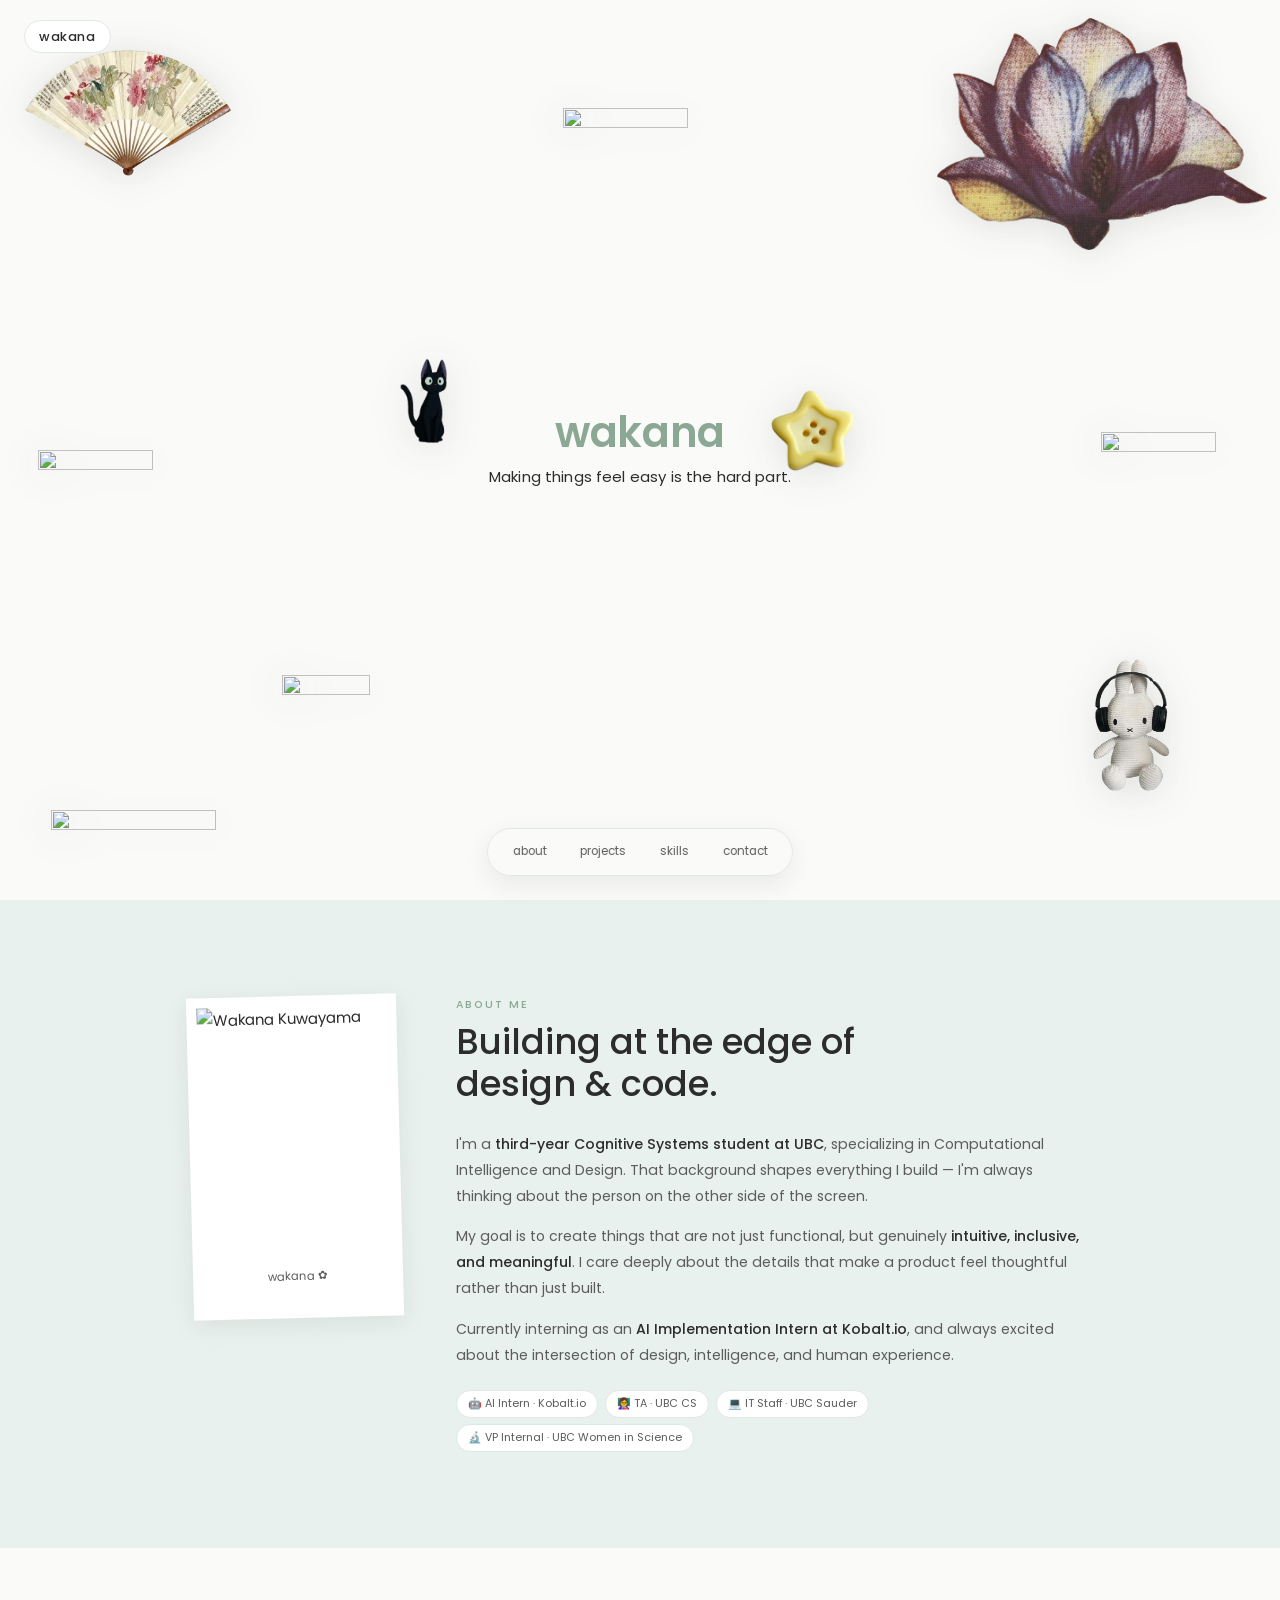
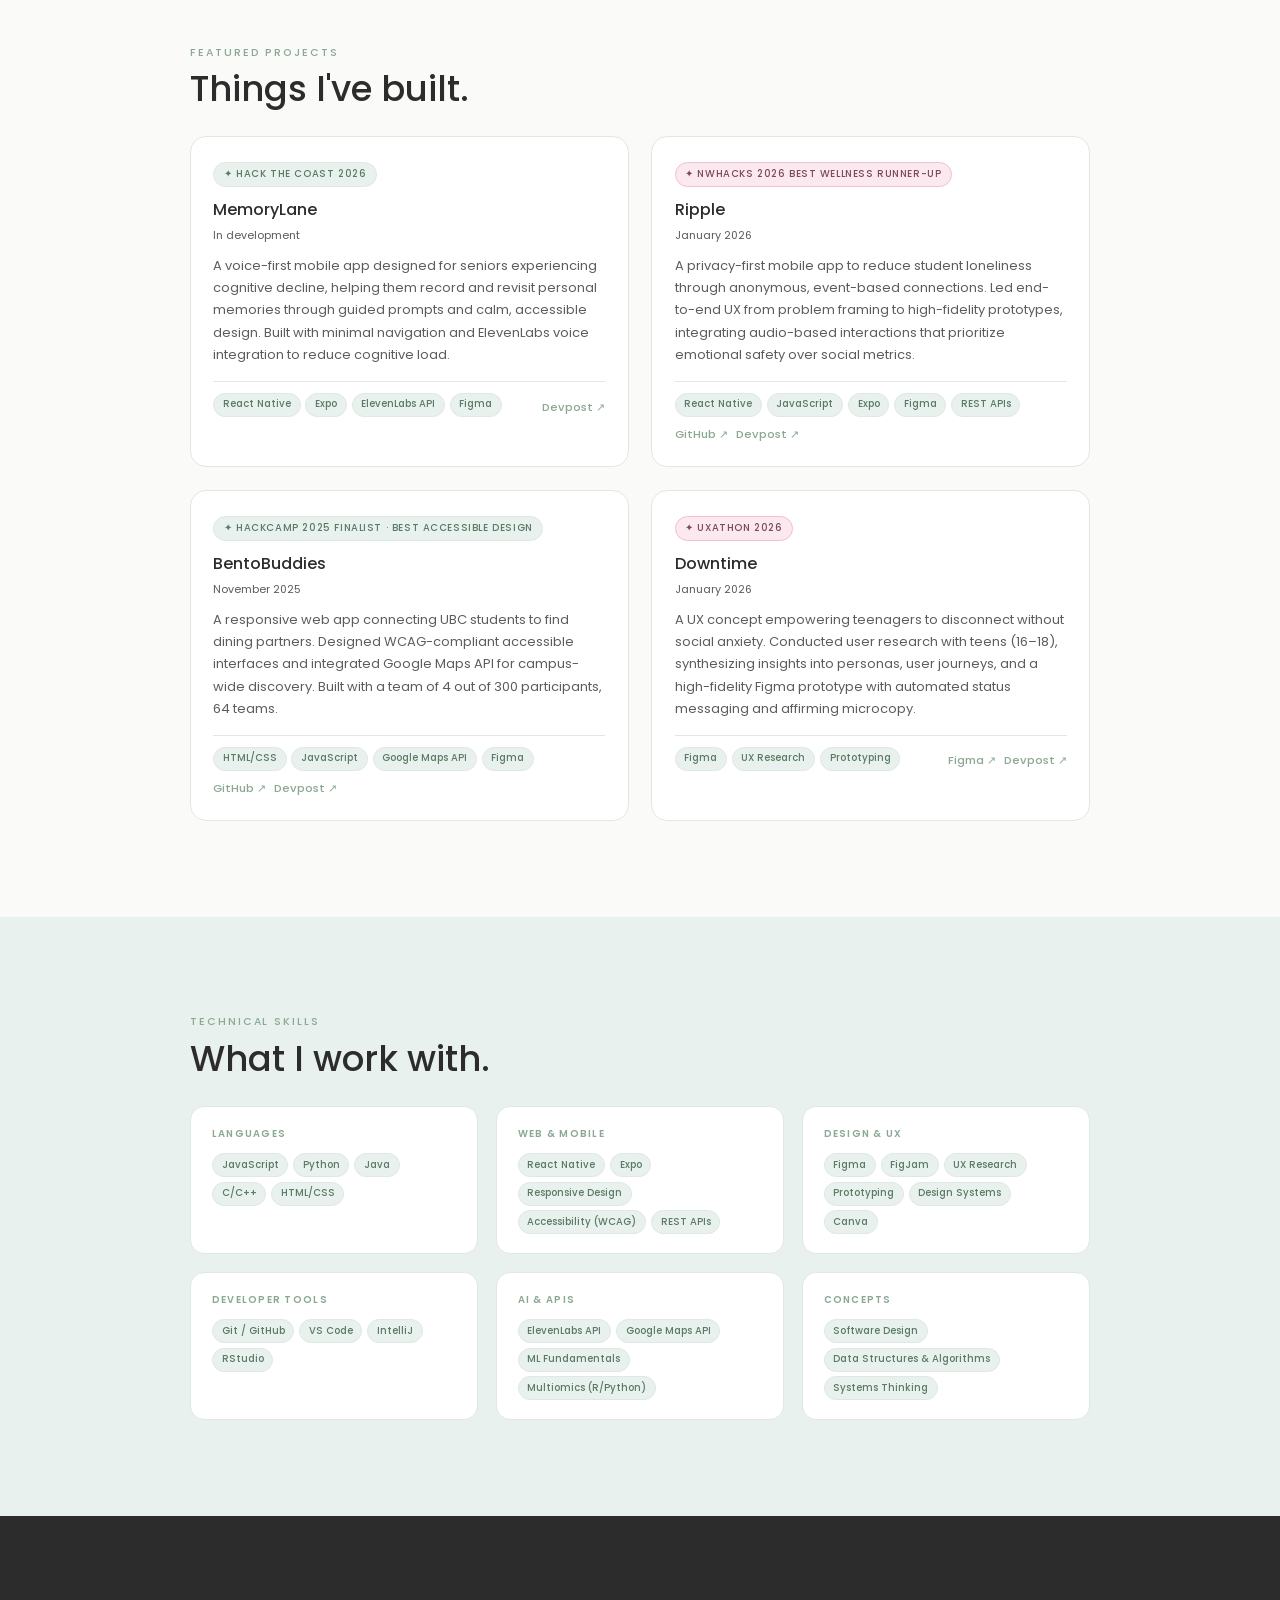
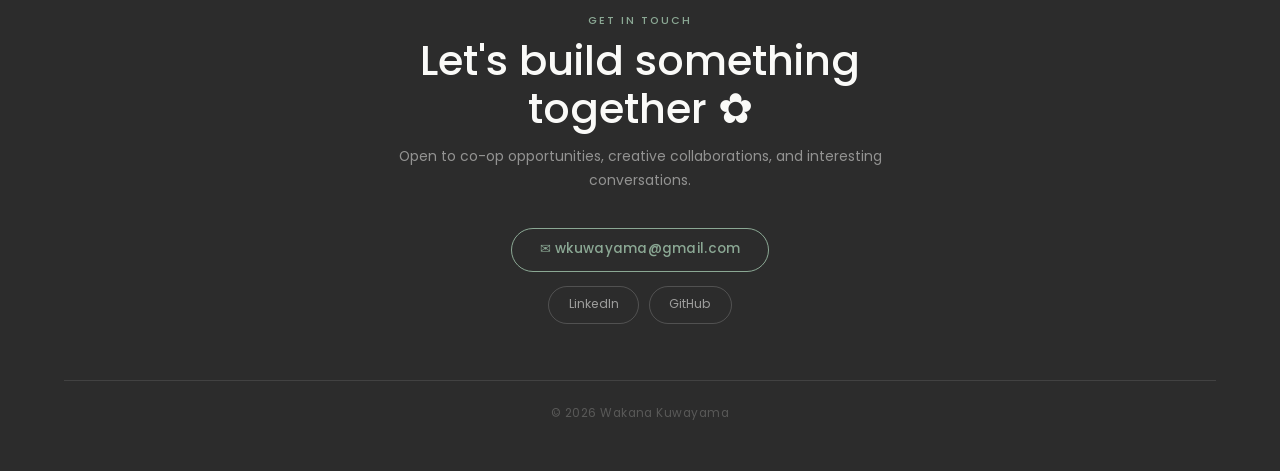
==== index.html @ a22bd3d0 "feat: Figma layout hero — 10 trinkets, entrance+sway, color swap Layout matches Figma mockup: - Fan " ====
<!DOCTYPE html>
<html lang="en">
<head>
  <meta charset="UTF-8"/>
  <meta name="viewport" content="width=device-width, initial-scale=1.0"/>
  <title>Wakana Kuwayama</title>
  <link rel="preconnect" href="https://fonts.googleapis.com">
  <link rel="preconnect" href="https://fonts.gstatic.com" crossorigin>
  <link href="https://fonts.googleapis.com/css2?family=Poppins:wght@300;400;500;600&display=swap" rel="stylesheet">
  <style>
    /* ── Design Tokens ─────────────────────────────────── */
    :root {
      --cream:       #FAFAF8;
      --charcoal:    #2C2C2C;
      --charcoal-soft: #5C5C5C;
      --sage:        #8BA894;
      --sage-pale:   #E8F1ED;
      --sage-dark:   #5A7A64;
      --border:      #E0E8E4;
      --white:       #FFFFFF;
      --shadow-soft: rgba(44, 44, 44, 0.08);
      --shadow-med:  rgba(44, 44, 44, 0.13);
    }

    /* ── Reset ─────────────────────────────────────────── */
    *, *::before, *::after { box-sizing: border-box; margin: 0; padding: 0; }
    html { scroll-behavior: smooth; }
    body {
      font-family: 'Poppins', sans-serif;
      background: var(--cream);
      color: var(--charcoal);
      font-size: 15px;
      line-height: 1.7;
      overflow-x: hidden;
    }
    a { color: inherit; text-decoration: none; }
    img { display: block; max-width: 100%; }

    /* ── Logo badge ────────────────────────────────────── */
    .logo-badge {
      position: fixed;
      top: 1.25rem;
      left: 1.5rem;
      z-index: 200;
      font-size: 0.8rem;
      font-weight: 500;
      color: var(--charcoal);
      background: var(--white);
      border: 1.5px solid var(--border);
      border-radius: 100px;
      padding: 0.3rem 0.9rem;
      letter-spacing: 0.04em;
      transition: background 0.2s;
    }
    .logo-badge:hover { background: var(--sage-pale); }

    /* ── Pill nav ──────────────────────────────────────── */
    .pill-nav {
      position: fixed;
      bottom: 1.5rem;
      left: 50%;
      transform: translateX(-50%);
      display: flex;
      gap: 0.4rem;
      background: rgba(250, 250, 248, 0.92);
      backdrop-filter: blur(14px);
      -webkit-backdrop-filter: blur(14px);
      padding: 0.5rem 0.7rem;
      border-radius: 100px;
      border: 1.5px solid var(--border);
      box-shadow: 0 8px 24px var(--shadow-soft);
      z-index: 200;
    }
    .pill {
      font-size: 0.73rem;
      font-weight: 400;
      color: var(--charcoal-soft);
      padding: 0.32rem 0.85rem;
      border-radius: 100px;
      transition: all 0.2s ease;
      white-space: nowrap;
    }
    .pill:hover { color: var(--charcoal); background: var(--sage-pale); }
    .pill.active { background: var(--sage); color: var(--white); }

    /* ── HERO ──────────────────────────────────────────── */
    .hero {
      position: relative;
      min-height: 100vh;
      display: flex;
      align-items: center;
      justify-content: center;
      background: var(--cream);
      overflow: hidden;
    }
    .hero-center {
      text-align: center;
      z-index: 10;
      position: relative;
    }
    .hero-title {
      font-size: clamp(36px, 5vw, 42px);
      font-weight: 600;
      color: var(--sage);
      letter-spacing: -0.01em;
      line-height: 1.1;
    }
    .hero-subtitle {
      font-size: 15px;
      font-weight: 400;
      color: var(--charcoal);
      letter-spacing: 0.01em;
      margin-top: 0.5rem;
    }

    /* ── Trinkets base ─────────────────────────────────── */
    .trinket {
      position: absolute;
      z-index: 5;
      /* Hidden by default; animations reveal them */
      opacity: 0;
    }
    .trinket img {
      width: 100%;
      height: 100%;
      object-fit: contain;
      filter: drop-shadow(0 4px 18px var(--shadow-med));
      transition: filter 0.3s ease;
    }
    .trinket:hover img {
      filter: drop-shadow(0 8px 28px rgba(139, 168, 148, 0.45));
    }

    /* ── Entrance keyframes ─────────────────────────────── */
    @keyframes enter-from-topleft {
      0%   { opacity: 0; transform: translate(-900px, -500px) scale(0.5) rotate(-15deg); }
      100% { opacity: 1; transform: translate(0, 0) scale(1) rotate(0deg); }
    }
    @keyframes enter-from-topright {
      0%   { opacity: 0; transform: translate(900px, -500px) scale(0.5) rotate(15deg); }
      100% { opacity: 1; transform: translate(0, 0) scale(1) rotate(0deg); }
    }
    @keyframes enter-from-bottomleft {
      0%   { opacity: 0; transform: translate(-900px, 500px) scale(0.5) rotate(-10deg); }
      100% { opacity: 1; transform: translate(0, 0) scale(1) rotate(0deg); }
    }
    @keyframes enter-from-bottomright {
      0%   { opacity: 0; transform: translate(900px, 500px) scale(0.5) rotate(10deg); }
      100% { opacity: 1; transform: translate(0, 0) scale(1) rotate(0deg); }
    }
    @keyframes enter-from-left {
      0%   { opacity: 0; transform: translate(-1100px, 0) scale(0.5); }
      100% { opacity: 1; transform: translate(0, 0) scale(1); }
    }
    @keyframes enter-from-right {
      0%   { opacity: 0; transform: translate(1100px, 0) scale(0.5); }
      100% { opacity: 1; transform: translate(0, 0) scale(1); }
    }
    @keyframes enter-from-top {
      0%   { opacity: 0; transform: translate(0, -700px) scale(0.5); }
      100% { opacity: 1; transform: translate(0, 0) scale(1); }
    }
    @keyframes enter-from-bottom {
      0%   { opacity: 0; transform: translate(0, 700px) scale(0.5); }
      100% { opacity: 1; transform: translate(0, 0) scale(1); }
    }

    /* ── Sway keyframes (desktop: 20–28px) ─────────────── */
    @keyframes sway-1 {
      0%, 100% { transform: translateX(0)      rotate(-1deg);   }
      50%       { transform: translateX(24px)   rotate(1.2deg);  }
    }
    @keyframes sway-2 {
      0%, 100% { transform: translateX(0)      rotate(1.5deg);  }
      50%       { transform: translateX(-26px)  rotate(-1deg);   }
    }
    @keyframes sway-3 {
      0%, 100% { transform: translateX(0)      rotate(-2deg);   }
      50%       { transform: translateX(22px)   rotate(1.8deg);  }
    }
    @keyframes sway-4 {
      0%, 100% { transform: translateX(0)      rotate(0.5deg);  }
      50%       { transform: translateX(-28px)  rotate(-2deg);   }
    }
    @keyframes sway-5 {
      0%, 100% { transform: translateX(0)      rotate(2deg);    }
      50%       { transform: translateX(20px)   rotate(-1deg);   }
    }
    @keyframes sway-6 {
      0%, 100% { transform: translateX(0)      rotate(-1.5deg); }
      50%       { transform: translateX(-24px)  rotate(1deg);    }
    }
    @keyframes sway-7 {
      0%, 100% { transform: translateX(0)      rotate(1deg);    }
      50%       { transform: translateX(26px)   rotate(-2deg);   }
    }
    @keyframes sway-8 {
      0%, 100% { transform: translateX(0)      rotate(-0.5deg); }
      50%       { transform: translateX(-22px)  rotate(1.5deg);  }
    }
    @keyframes sway-9 {
      0%, 100% { transform: translateX(0)      rotate(2deg);    }
      50%       { transform: translateX(28px)   rotate(-1.5deg); }
    }

    /* ── Sway keyframes (10 trinkets) ──────────────────── */
    @keyframes sway-10 {
      0%, 100% { transform: translateX(0)      rotate(-1.2deg); }
      50%       { transform: translateX(-26px)  rotate(0.8deg);  }
    }

    /* ── Trinket positions + two-phase animation ────────── */
    /* Phase 1: entrance (2s, once, forwards fill keeps opacity:1)  */
    /* Phase 2: sway (starts at entrance_delay + 2.1s, loops forever) */

    /* Vintage fan — dominant left, large */
    .t1 {
      width: 230px; top: 4%;    left: 1%;
      animation:
        enter-from-topleft     2s cubic-bezier(0.25,0.46,0.45,0.94) 0s    forwards,
        sway-1                 4.2s ease-in-out                      2.1s  infinite;
    }
    /* Earbuds — middle-left */
    .t2 {
      width: 115px; top: 50%;   left: 3%;
      animation:
        enter-from-left        2s cubic-bezier(0.25,0.46,0.45,0.94) 0.1s  forwards,
        sway-2                 3.8s ease-in-out                      2.2s  infinite;
    }
    /* Lace bow — bottom-left, large */
    .t3 {
      width: 165px; bottom: 7%; left: 4%;
      animation:
        enter-from-bottomleft  2s cubic-bezier(0.25,0.46,0.45,0.94) 0.15s forwards,
        sway-3                 4.5s ease-in-out                      2.25s infinite;
    }
    /* Taiyaki fish — bottom-left-center, small accent */
    .t4 {
      width: 88px;  bottom: 22%; left: 22%;
      animation:
        enter-from-bottom      2s cubic-bezier(0.25,0.46,0.45,0.94) 0.22s forwards,
        sway-4                 3.5s ease-in-out                      2.32s infinite;
    }
    /* Origami crane — top-center */
    .t5 {
      width: 125px; top: 12%;   left: 44%;
      animation:
        enter-from-top         2s cubic-bezier(0.25,0.46,0.45,0.94) 0.08s forwards,
        sway-5                 4.8s ease-in-out                      2.18s infinite;
    }
    /* Fortune cat — center-left of text */
    .t6 {
      width: 145px; top: 36%;   left: 28%;
      animation:
        enter-from-left        2s cubic-bezier(0.25,0.46,0.45,0.94) 0.05s forwards,
        sway-6                 3.9s ease-in-out                      2.15s infinite;
    }
    /* Yellow star button — center-right of text */
    .t7 {
      width: 90px;  top: 43%;   left: 60%;
      animation:
        enter-from-right       2s cubic-bezier(0.25,0.46,0.45,0.94) 0.12s forwards,
        sway-7                 3.6s ease-in-out                      2.22s infinite;
    }
    /* Matcha cup — right-center */
    .t8 {
      width: 115px; top: 48%;   right: 5%;
      animation:
        enter-from-right       2s cubic-bezier(0.25,0.46,0.45,0.94) 0.18s forwards,
        sway-8                 4.3s ease-in-out                      2.28s infinite;
    }
    /* Orchid — DOMINANT, top-right */
    .t9 {
      width: 330px; top: 2%;    right: 1%;
      animation:
        enter-from-topright    2s cubic-bezier(0.25,0.46,0.45,0.94) 0.06s forwards,
        sway-9                 3.7s ease-in-out                      2.16s infinite;
    }
    /* Miffy bunny — large, bottom-right */
    .t10 {
      width: 195px; bottom: 5%; right: 4%;
      animation:
        enter-from-bottomright 2s cubic-bezier(0.25,0.46,0.45,0.94) 0.2s  forwards,
        sway-10                4.6s ease-in-out                      2.3s  infinite;
    }

    /* ── ABOUT ─────────────────────────────────────────── */
    .about { background: var(--sage-pale); padding: 6rem 4rem; }
    .about-inner {
      max-width: 900px;
      margin: 0 auto;
      display: grid;
      grid-template-columns: 210px 1fr;
      gap: 3.5rem;
      align-items: start;
    }

    .section-label {
      display: block;
      font-size: 0.67rem;
      font-weight: 500;
      letter-spacing: 0.18em;
      text-transform: uppercase;
      color: var(--sage);
      margin-bottom: 0.4rem;
    }
    .section-title {
      font-size: clamp(1.6rem, 3vw, 2.2rem);
      font-weight: 500;
      color: var(--charcoal);
      margin-bottom: 1.6rem;
      line-height: 1.2;
    }

    .polaroid {
      background: var(--white);
      padding: 0.65rem 0.65rem 2rem;
      box-shadow: 0 6px 24px var(--shadow-soft);
      transform: rotate(-1.5deg);
    }
    .polaroid img {
      width: 100%;
      aspect-ratio: 3/4;
      object-fit: cover;
      object-position: top center;
      display: block;
    }
    .polaroid-caption {
      text-align: center;
      font-size: 0.72rem;
      color: var(--charcoal-soft);
      margin-top: 0.5rem;
    }

    .about-bio p {
      font-size: 0.88rem;
      color: var(--charcoal-soft);
      line-height: 1.85;
      margin-bottom: 0.9rem;
    }
    .about-bio strong { color: var(--charcoal); font-weight: 500; }

    .about-tags {
      display: flex;
      flex-wrap: wrap;
      gap: 0.4rem;
      margin-top: 1.4rem;
    }
    .about-tag {
      font-size: 0.68rem;
      font-weight: 400;
      padding: 0.22rem 0.7rem;
      border-radius: 100px;
      background: var(--white);
      border: 1.5px solid var(--border);
      color: var(--charcoal-soft);
    }

    /* ── PROJECTS ──────────────────────────────────────── */
    .projects { background: var(--cream); padding: 6rem 4rem; }
    .projects-inner { max-width: 900px; margin: 0 auto; }

    .projects-grid {
      display: grid;
      grid-template-columns: repeat(2, 1fr);
      gap: 1.4rem;
    }
    .project-card {
      background: var(--white);
      border: 1.5px solid var(--border);
      border-radius: 16px;
      padding: 1.4rem;
      transition: transform 0.25s ease, box-shadow 0.25s ease;
    }
    .project-card:hover {
      transform: translateY(-4px);
      box-shadow: 0 10px 30px var(--shadow-soft);
    }
    .project-badge {
      display: inline-block;
      font-size: 0.61rem;
      font-weight: 500;
      letter-spacing: 0.06em;
      text-transform: uppercase;
      color: var(--sage-dark);
      background: var(--sage-pale);
      border: 1px solid var(--border);
      padding: 0.18rem 0.6rem;
      border-radius: 100px;
      margin-bottom: 0.6rem;
    }
    .project-badge.pink {
      color: #7a4a5a;
      background: #fce8ef;
      border-color: #f0c0d0;
    }
    .project-card h3 {
      font-size: 1rem;
      font-weight: 500;
      margin-bottom: 0.2rem;
    }
    .project-date {
      font-size: 0.68rem;
      color: var(--charcoal-soft);
      margin-bottom: 0.6rem;
    }
    .project-desc {
      font-size: 0.81rem;
      color: var(--charcoal-soft);
      line-height: 1.72;
      margin-bottom: 0.9rem;
    }
    .project-footer {
      display: flex;
      align-items: flex-end;
      justify-content: space-between;
      flex-wrap: wrap;
      gap: 0.5rem;
      padding-top: 0.7rem;
      border-top: 1px solid var(--border);
    }
    .tech-tags { display: flex; flex-wrap: wrap; gap: 0.28rem; }
    .tag {
      font-size: 0.61rem;
      font-weight: 500;
      padding: 0.17rem 0.55rem;
      border-radius: 100px;
      background: var(--sage-pale);
      color: var(--sage-dark);
      border: 1px solid var(--border);
    }
    .project-link {
      font-size: 0.71rem;
      font-weight: 500;
      color: var(--sage);
      transition: color 0.2s;
      white-space: nowrap;
    }
    .project-link:hover { color: var(--sage-dark); }
    .project-links { display: flex; gap: 0.5rem; }

    /* ── SKILLS ────────────────────────────────────────── */
    .skills { background: var(--sage-pale); padding: 6rem 4rem; }
    .skills-inner { max-width: 900px; margin: 0 auto; }

    .skills-grid {
      display: grid;
      grid-template-columns: repeat(3, 1fr);
      gap: 1.1rem;
    }
    .skill-envelope {
      background: var(--white);
      border: 1.5px solid var(--border);
      border-radius: 14px;
      padding: 1.2rem 1.3rem;
    }
    .skill-envelope h4 {
      font-size: 0.61rem;
      font-weight: 600;
      letter-spacing: 0.13em;
      text-transform: uppercase;
      color: var(--sage);
      margin-bottom: 0.65rem;
    }
    .skill-tags { display: flex; flex-wrap: wrap; gap: 0.28rem; }

    /* ── CONTACT ───────────────────────────────────────── */
    .contact {
      background: var(--charcoal);
      color: var(--cream);
      text-align: center;
      padding: 6rem 4rem 3rem;
    }
    .contact-inner { max-width: 540px; margin: 0 auto; }
    .contact-heading {
      font-size: clamp(1.8rem, 3.5vw, 2.6rem);
      font-weight: 500;
      color: var(--cream);
      line-height: 1.15;
      margin-bottom: 0.8rem;
    }
    .contact-sub {
      font-size: 0.87rem;
      color: rgba(250, 250, 248, 0.5);
      margin-bottom: 2.2rem;
      line-height: 1.7;
    }
    .contact-links { display: flex; flex-direction: column; align-items: center; gap: 0.9rem; }
    .stamp-btn {
      display: inline-block;
      font-size: 0.84rem;
      font-weight: 500;
      color: var(--sage);
      border: 1.5px solid var(--sage);
      border-radius: 100px;
      padding: 0.6rem 1.7rem;
      transition: all 0.2s ease;
      letter-spacing: 0.02em;
    }
    .stamp-btn:hover {
      background: var(--sage);
      color: var(--charcoal);
      transform: translateY(-2px);
    }
    .contact-pills { display: flex; gap: 0.65rem; }
    .btn-outline-light {
      font-size: 0.77rem;
      font-weight: 400;
      color: rgba(250, 250, 248, 0.55);
      border: 1.5px solid rgba(250, 250, 248, 0.18);
      padding: 0.45rem 1.2rem;
      border-radius: 100px;
      transition: all 0.2s ease;
    }
    .btn-outline-light:hover {
      color: var(--cream);
      border-color: var(--sage);
      background: rgba(139, 168, 148, 0.12);
      transform: translateY(-2px);
    }
    .footer {
      margin-top: 3.5rem;
      padding-top: 1.4rem;
      border-top: 1px solid rgba(250, 250, 248, 0.1);
      font-size: 0.74rem;
      color: rgba(250, 250, 248, 0.22);
      letter-spacing: 0.04em;
    }

    /* ── Scroll Reveal ─────────────────────────────────── */
    .reveal {
      opacity: 0;
      transform: translateY(22px);
      transition: opacity 0.65s ease, transform 0.65s ease;
    }
    .reveal.visible { opacity: 1; transform: translateY(0); }

    /* ── Mobile ────────────────────────────────────────── */
    @media (max-width: 900px) {
      section { padding: 5rem 2rem; }
      .about-inner { grid-template-columns: 1fr; gap: 2rem; }
      .projects-grid { grid-template-columns: 1fr; }
      .skills-grid { grid-template-columns: repeat(2, 1fr); }
      .pill-nav { bottom: 1rem; padding: 0.4rem 0.55rem; }
      .pill { font-size: 0.68rem; padding: 0.27rem 0.7rem; }

      /* Trinkets — scale proportionally on tablet */
      .t1  { width: 140px; }
      .t2  { width: 72px;  }
      .t3  { width: 100px; }
      .t4  { width: 56px;  }
      .t5  { width: 78px;  }
      .t6  { width: 90px;  }
      .t7  { width: 56px;  }
      .t8  { width: 72px;  }
      .t9  { width: 200px; }
      .t10 { width: 120px; }
    }

    /* Mobile sway — reduced amplitude (~12px) */
    @media (max-width: 768px) {
      @keyframes sway-1  { 0%,100%{transform:translateX(0)    rotate(-0.8deg)} 50%{transform:translateX(12px)  rotate(0.8deg) } }
      @keyframes sway-2  { 0%,100%{transform:translateX(0)    rotate(0.8deg) } 50%{transform:translateX(-13px) rotate(-0.7deg)} }
      @keyframes sway-3  { 0%,100%{transform:translateX(0)    rotate(-1.2deg)} 50%{transform:translateX(11px)  rotate(1.1deg) } }
      @keyframes sway-4  { 0%,100%{transform:translateX(0)    rotate(0.4deg) } 50%{transform:translateX(-14px) rotate(-1.2deg)} }
      @keyframes sway-5  { 0%,100%{transform:translateX(0)    rotate(1.2deg) } 50%{transform:translateX(12px)  rotate(-0.7deg)} }
      @keyframes sway-6  { 0%,100%{transform:translateX(0)    rotate(-1deg)  } 50%{transform:translateX(-11px) rotate(0.7deg) } }
      @keyframes sway-7  { 0%,100%{transform:translateX(0)    rotate(0.7deg) } 50%{transform:translateX(13px)  rotate(-1.2deg)} }
      @keyframes sway-8  { 0%,100%{transform:translateX(0)    rotate(-0.4deg)} 50%{transform:translateX(-11px) rotate(0.9deg) } }
      @keyframes sway-9  { 0%,100%{transform:translateX(0)    rotate(1.2deg) } 50%{transform:translateX(14px)  rotate(-1deg)  } }
      @keyframes sway-10 { 0%,100%{transform:translateX(0)    rotate(-0.9deg)} 50%{transform:translateX(-13px) rotate(0.7deg) } }
    }

    @media (max-width: 540px) {
      .hero-title    { font-size: 30px; }
      .hero-subtitle { font-size: 13px; }
      .skills-grid   { grid-template-columns: 1fr; }
      .contact-pills { flex-direction: column; align-items: center; }

      /* Keep main statement pieces, hide mid crowders */
      .t1  { width: 110px; top: 4%;    left: 0%; }
      .t2  { display: none; }
      .t3  { width: 90px;  bottom: 8%; left: 2%; }
      .t4  { display: none; }
      .t5  { width: 65px;  top: 14%;  left: 40%; }
      .t6  { width: 70px;  top: 40%;  left: 20%; }
      .t7  { width: 50px;  top: 44%;  left: 62%; }
      .t8  { display: none; }
      .t9  { width: 160px; top: 2%;   right: 0%; }
      .t10 { width: 100px; bottom: 5%; right: 2%; }
    }
  </style>
</head>
<body>

<!-- Logo badge -->
<a class="logo-badge" href="#home">wakana</a>

<!-- Pill nav -->
<nav class="pill-nav" id="pill-nav">
  <a class="pill" href="#about"    data-section="about">about</a>
  <a class="pill" href="#projects" data-section="projects">projects</a>
  <a class="pill" href="#skills"   data-section="skills">skills</a>
  <a class="pill" href="#contact"  data-section="contact">contact</a>
</nav>

<!-- ─── HERO ────────────────────────────────────────────── -->
<section class="hero" id="home">

  <div class="trinket t1"><img src="assets/trinkets/fan.png"     alt=""></div>
  <div class="trinket t2"><img src="assets/trinkets/earbuds.png" alt=""></div>
  <div class="trinket t3"><img src="assets/trinkets/bow.png"     alt=""></div>
  <div class="trinket t4"><img src="assets/trinkets/fish.png"    alt=""></div>
  <div class="trinket t5"><img src="assets/trinkets/crane.png"   alt=""></div>
  <div class="trinket t6"><img src="assets/trinkets/cat.png"     alt=""></div>
  <div class="trinket t7"><img src="assets/trinkets/star.png"    alt=""></div>
  <div class="trinket t8"><img src="assets/trinkets/matcha.png"  alt=""></div>
  <div class="trinket t9"><img src="assets/trinkets/orchid.png"  alt=""></div>
  <div class="trinket t10"><img src="assets/trinkets/miffy.png"  alt=""></div>

  <div class="hero-center">
    <h1 class="hero-title">wakana</h1>
    <p class="hero-subtitle">Making things feel easy is the hard part.</p>
  </div>

</section>

<!-- ─── ABOUT ───────────────────────────────────────────── -->
<section class="about" id="about">
  <div class="about-inner">

    <div>
      <div class="polaroid">
        <img src="assets/photo.jpg" alt="Wakana Kuwayama">
        <p class="polaroid-caption">wakana ✿</p>
      </div>
    </div>

    <div class="about-bio">
      <span class="section-label">About me</span>
      <h2 class="section-title reveal">Building at the edge of<br>design &amp; code.</h2>
      <p class="reveal">I'm a <strong>third-year Cognitive Systems student at UBC</strong>, specializing in Computational Intelligence and Design. That background shapes everything I build — I'm always thinking about the person on the other side of the screen.</p>
      <p class="reveal">My goal is to create things that are not just functional, but genuinely <strong>intuitive, inclusive, and meaningful</strong>. I care deeply about the details that make a product feel thoughtful rather than just built.</p>
      <p class="reveal">Currently interning as an <strong>AI Implementation Intern at Kobalt.io</strong>, and always excited about the intersection of design, intelligence, and human experience.</p>
      <div class="about-tags reveal">
        <span class="about-tag">🤖 AI Intern · Kobalt.io</span>
        <span class="about-tag">👩‍🏫 TA · UBC CS</span>
        <span class="about-tag">💻 IT Staff · UBC Sauder</span>
        <span class="about-tag">🔬 VP Internal · UBC Women in Science</span>
      </div>
    </div>

  </div>
</section>

<!-- ─── PROJECTS ─────────────────────────────────────────── -->
<section class="projects" id="projects">
  <div class="projects-inner">
    <span class="section-label">Featured Projects</span>
    <h2 class="section-title">Things I've built.</h2>

    <div class="projects-grid reveal">

      <article class="project-card">
        <span class="project-badge">✦ Hack the Coast 2026</span>
        <h3>MemoryLane</h3>
        <p class="project-date">In development</p>
        <p class="project-desc">A voice-first mobile app designed for seniors experiencing cognitive decline, helping them record and revisit personal memories through guided prompts and calm, accessible design. Built with minimal navigation and ElevenLabs voice integration to reduce cognitive load.</p>
        <div class="project-footer">
          <div class="tech-tags">
            <span class="tag">React Native</span>
            <span class="tag">Expo</span>
            <span class="tag">ElevenLabs API</span>
            <span class="tag">Figma</span>
          </div>
          <a href="https://devpost.com/software/memorylane-kig729" target="_blank" class="project-link">Devpost ↗</a>
        </div>
      </article>

      <article class="project-card">
        <span class="project-badge pink">✦ nwHacks 2026 Best Wellness Runner-up</span>
        <h3>Ripple</h3>
        <p class="project-date">January 2026</p>
        <p class="project-desc">A privacy-first mobile app to reduce student loneliness through anonymous, event-based connections. Led end-to-end UX from problem framing to high-fidelity prototypes, integrating audio-based interactions that prioritize emotional safety over social metrics.</p>
        <div class="project-footer">
          <div class="tech-tags">
            <span class="tag">React Native</span>
            <span class="tag">JavaScript</span>
            <span class="tag">Expo</span>
            <span class="tag">Figma</span>
            <span class="tag">REST APIs</span>
          </div>
          <div class="project-links">
            <a href="https://github.com/wakana-k98" target="_blank" class="project-link">GitHub ↗</a>
            <a href="https://devpost.com/software/wellnest-86zhuv" target="_blank" class="project-link">Devpost ↗</a>
          </div>
        </div>
      </article>

      <article class="project-card">
        <span class="project-badge">✦ HackCamp 2025 Finalist · Best Accessible Design</span>
        <h3>BentoBuddies</h3>
        <p class="project-date">November 2025</p>
        <p class="project-desc">A responsive web app connecting UBC students to find dining partners. Designed WCAG-compliant accessible interfaces and integrated Google Maps API for campus-wide discovery. Built with a team of 4 out of 300 participants, 64 teams.</p>
        <div class="project-footer">
          <div class="tech-tags">
            <span class="tag">HTML/CSS</span>
            <span class="tag">JavaScript</span>
            <span class="tag">Google Maps API</span>
            <span class="tag">Figma</span>
          </div>
          <div class="project-links">
            <a href="https://github.com/wakana-k98" target="_blank" class="project-link">GitHub ↗</a>
            <a href="https://devpost.com/software/food-buddy-finder" target="_blank" class="project-link">Devpost ↗</a>
          </div>
        </div>
      </article>

      <article class="project-card">
        <span class="project-badge pink">✦ UXathon 2026</span>
        <h3>Downtime</h3>
        <p class="project-date">January 2026</p>
        <p class="project-desc">A UX concept empowering teenagers to disconnect without social anxiety. Conducted user research with teens (16–18), synthesizing insights into personas, user journeys, and a high-fidelity Figma prototype with automated status messaging and affirming microcopy.</p>
        <div class="project-footer">
          <div class="tech-tags">
            <span class="tag">Figma</span>
            <span class="tag">UX Research</span>
            <span class="tag">Prototyping</span>
          </div>
          <div class="project-links">
            <a href="https://devpost.com/software/downtime-3nepfm" target="_blank" class="project-link">Figma ↗</a>
            <a href="https://devpost.com/software/downtime-3nepfm" target="_blank" class="project-link">Devpost ↗</a>
          </div>
        </div>
      </article>

    </div>
  </div>
</section>

<!-- ─── SKILLS ───────────────────────────────────────────── -->
<section class="skills" id="skills">
  <div class="skills-inner">
    <span class="section-label">Technical Skills</span>
    <h2 class="section-title">What I work with.</h2>

    <div class="skills-grid reveal">
      <div class="skill-envelope">
        <h4>Languages</h4>
        <div class="skill-tags">
          <span class="tag">JavaScript</span>
          <span class="tag">Python</span>
          <span class="tag">Java</span>
          <span class="tag">C/C++</span>
          <span class="tag">HTML/CSS</span>
        </div>
      </div>
      <div class="skill-envelope">
        <h4>Web &amp; Mobile</h4>
        <div class="skill-tags">
          <span class="tag">React Native</span>
          <span class="tag">Expo</span>
          <span class="tag">Responsive Design</span>
          <span class="tag">Accessibility (WCAG)</span>
          <span class="tag">REST APIs</span>
        </div>
      </div>
      <div class="skill-envelope">
        <h4>Design &amp; UX</h4>
        <div class="skill-tags">
          <span class="tag">Figma</span>
          <span class="tag">FigJam</span>
          <span class="tag">UX Research</span>
          <span class="tag">Prototyping</span>
          <span class="tag">Design Systems</span>
          <span class="tag">Canva</span>
        </div>
      </div>
      <div class="skill-envelope">
        <h4>Developer Tools</h4>
        <div class="skill-tags">
          <span class="tag">Git / GitHub</span>
          <span class="tag">VS Code</span>
          <span class="tag">IntelliJ</span>
          <span class="tag">RStudio</span>
        </div>
      </div>
      <div class="skill-envelope">
        <h4>AI &amp; APIs</h4>
        <div class="skill-tags">
          <span class="tag">ElevenLabs API</span>
          <span class="tag">Google Maps API</span>
          <span class="tag">ML Fundamentals</span>
          <span class="tag">Multiomics (R/Python)</span>
        </div>
      </div>
      <div class="skill-envelope">
        <h4>Concepts</h4>
        <div class="skill-tags">
          <span class="tag">Software Design</span>
          <span class="tag">Data Structures &amp; Algorithms</span>
          <span class="tag">Systems Thinking</span>
        </div>
      </div>
    </div>
  </div>
</section>

<!-- ─── CONTACT ──────────────────────────────────────────── -->
<section class="contact" id="contact">
  <div class="contact-inner">
    <span class="section-label" style="color:var(--sage)">Get in touch</span>
    <h2 class="contact-heading reveal">Let's build something<br>together ✿</h2>
    <p class="contact-sub reveal">Open to co-op opportunities, creative collaborations, and interesting conversations.</p>
    <div class="contact-links reveal">
      <a href="mailto:wkuwayama@gmail.com" class="stamp-btn">✉ wkuwayama@gmail.com</a>
      <div class="contact-pills">
        <a href="https://www.linkedin.com/in/wakana-k/" target="_blank" class="btn-outline-light">LinkedIn</a>
        <a href="https://github.com/wakana-k98" target="_blank" class="btn-outline-light">GitHub</a>
      </div>
    </div>
  </div>
  <footer class="footer">
    <p>© 2026 Wakana Kuwayama</p>
  </footer>
</section>

<script>
  // Active pill on scroll
  const sections = document.querySelectorAll('section[id]');
  const pills    = document.querySelectorAll('.pill[data-section]');
  const navObs   = new IntersectionObserver((entries) => {
    entries.forEach(entry => {
      if (entry.isIntersecting) {
        pills.forEach(p => p.classList.remove('active'));
        const active = document.querySelector(`.pill[data-section="${entry.target.id}"]`);
        if (active) active.classList.add('active');
      }
    });
  }, { threshold: 0.4 });
  sections.forEach(s => navObs.observe(s));

  // Scroll reveal
  const reveals    = document.querySelectorAll('.reveal');
  const revealObs  = new IntersectionObserver((entries) => {
    entries.forEach(entry => {
      if (entry.isIntersecting) {
        entry.target.classList.add('visible');
        revealObs.unobserve(entry.target);
      }
    });
  }, { threshold: 0.15 });
  reveals.forEach(el => revealObs.observe(el));
</script>
</body>
</html>
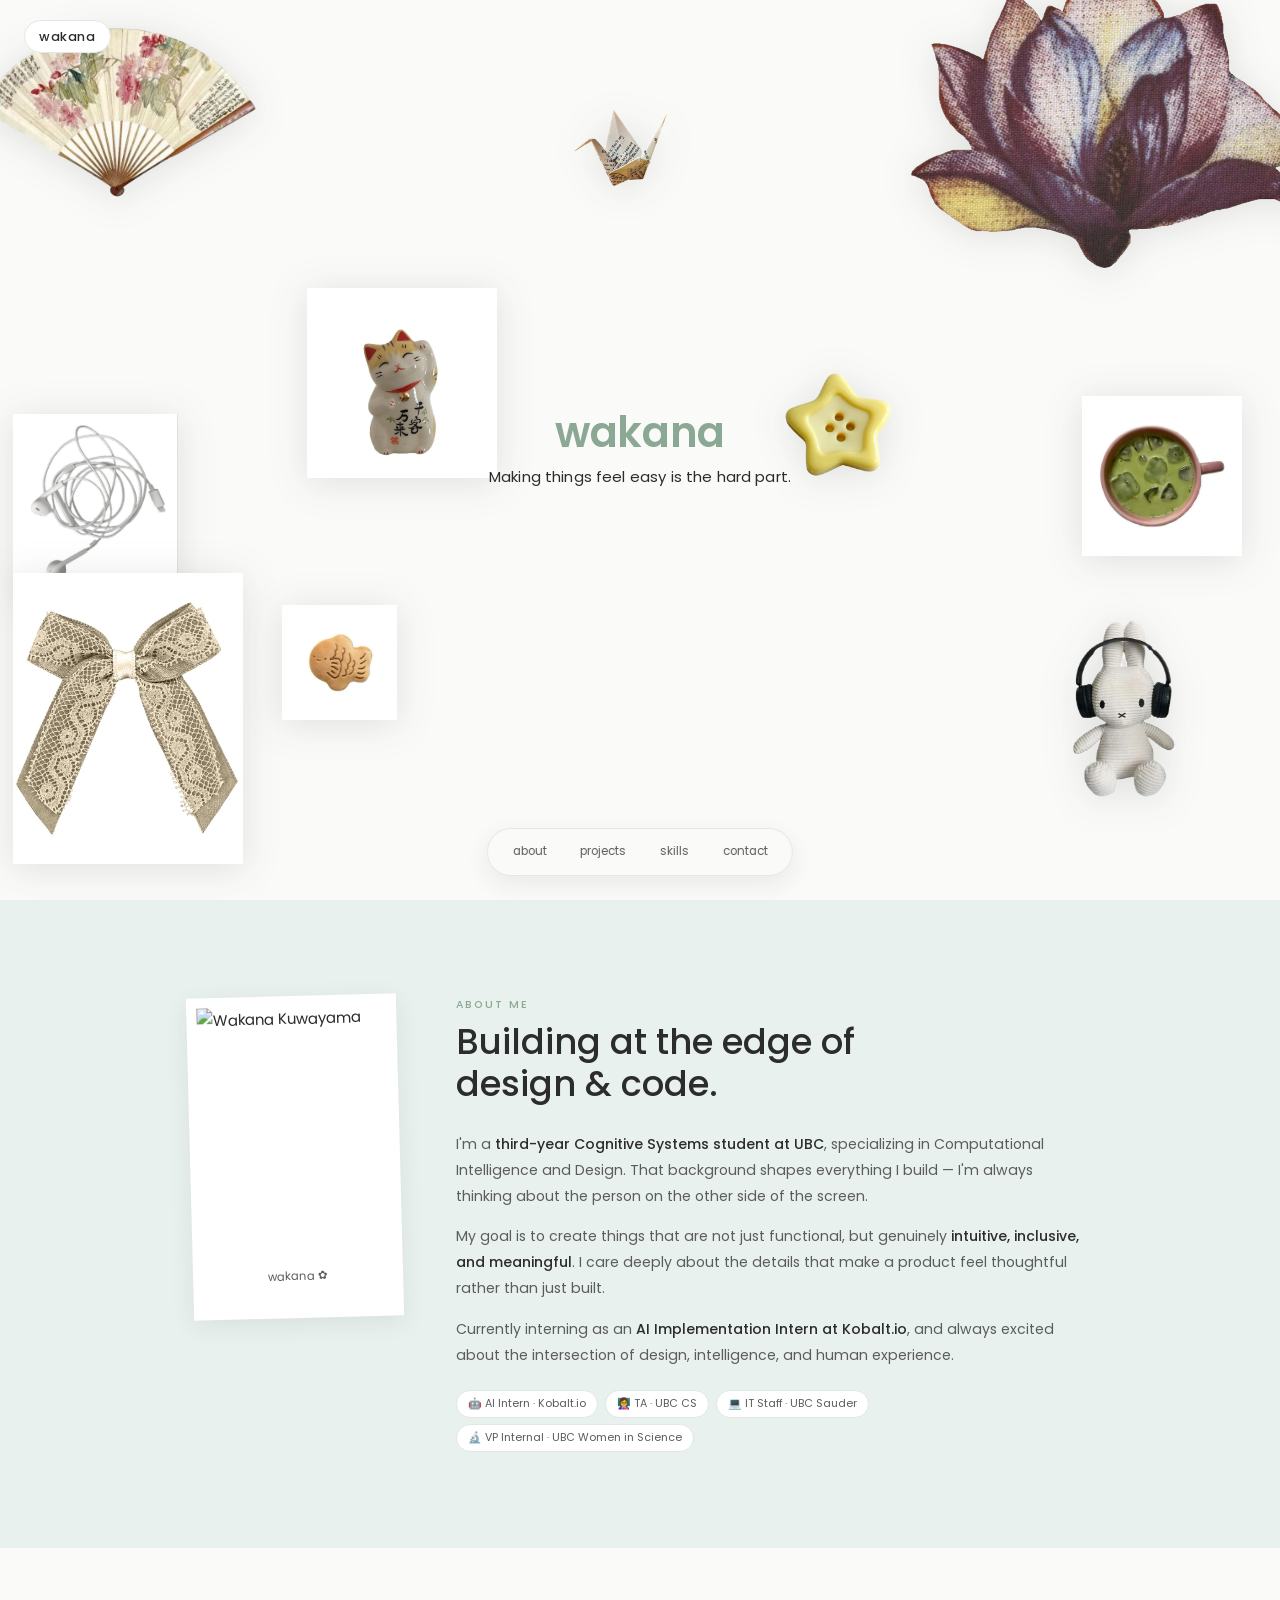
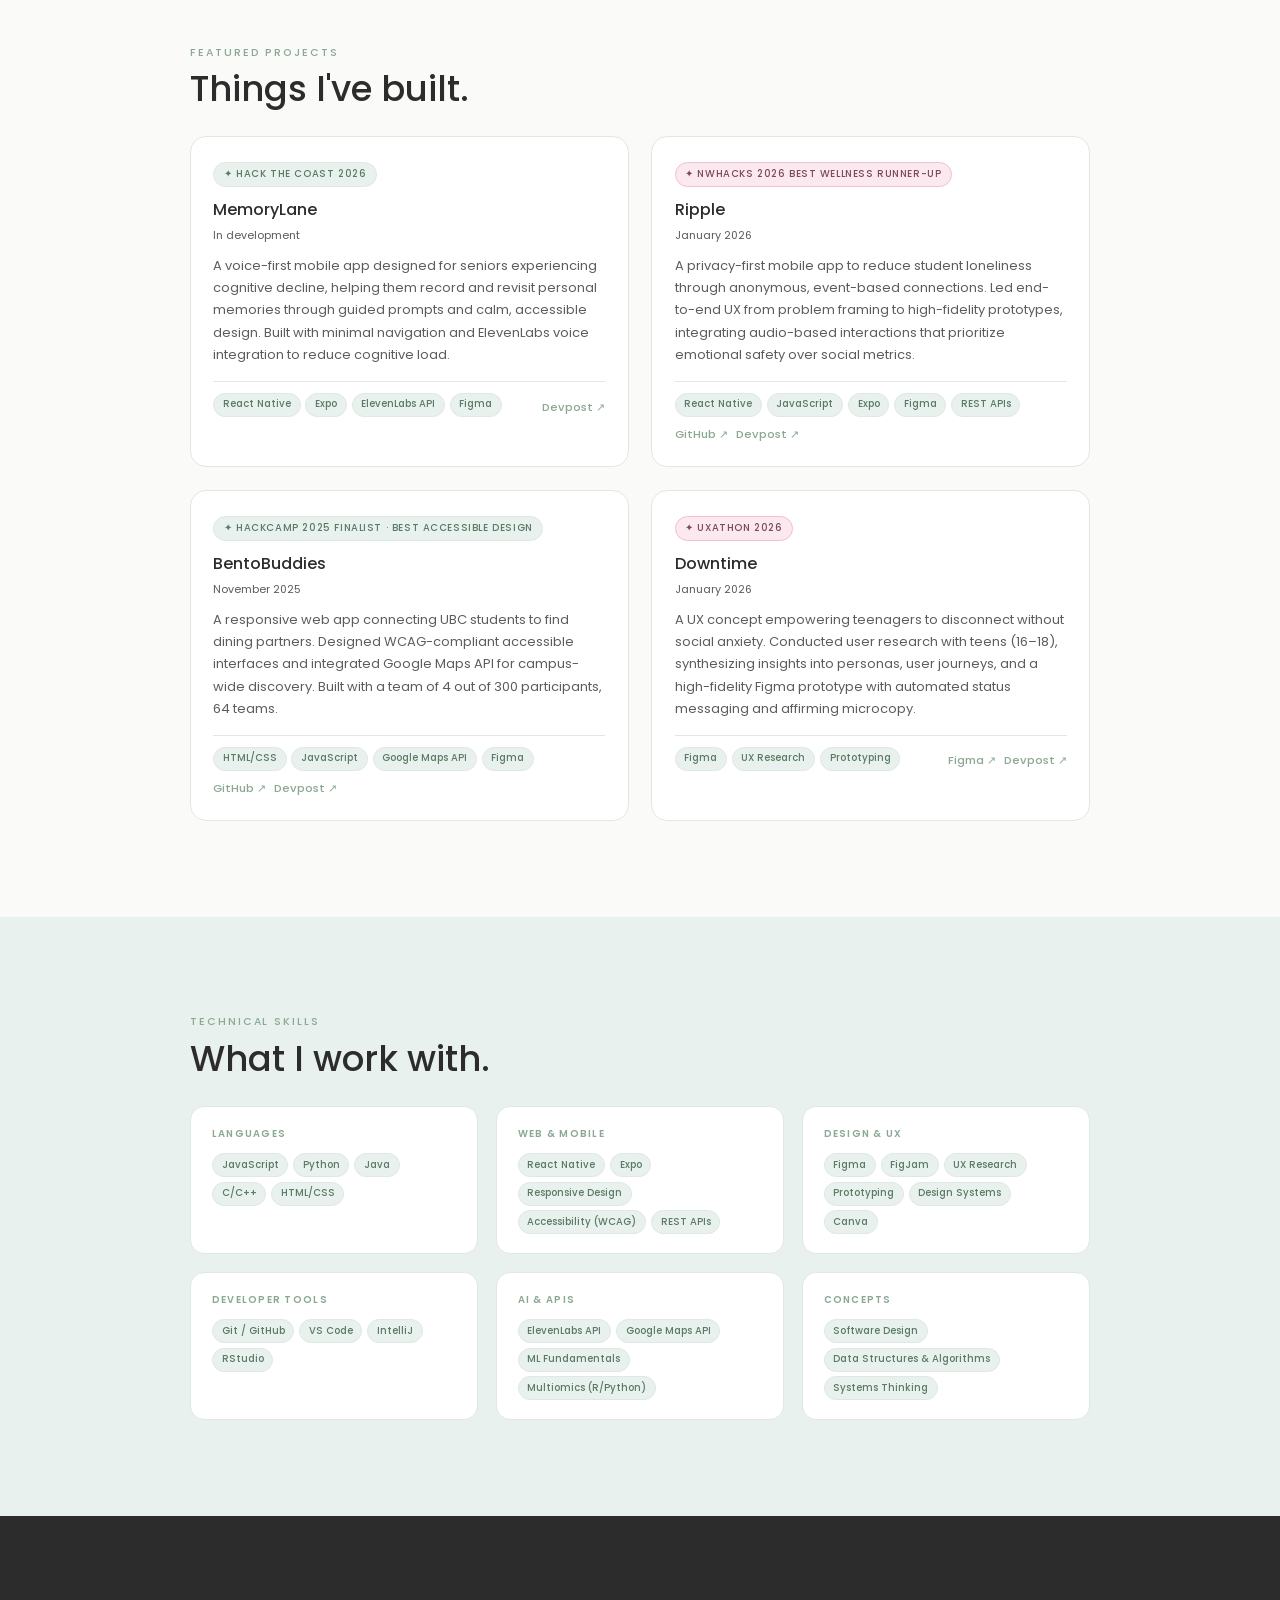
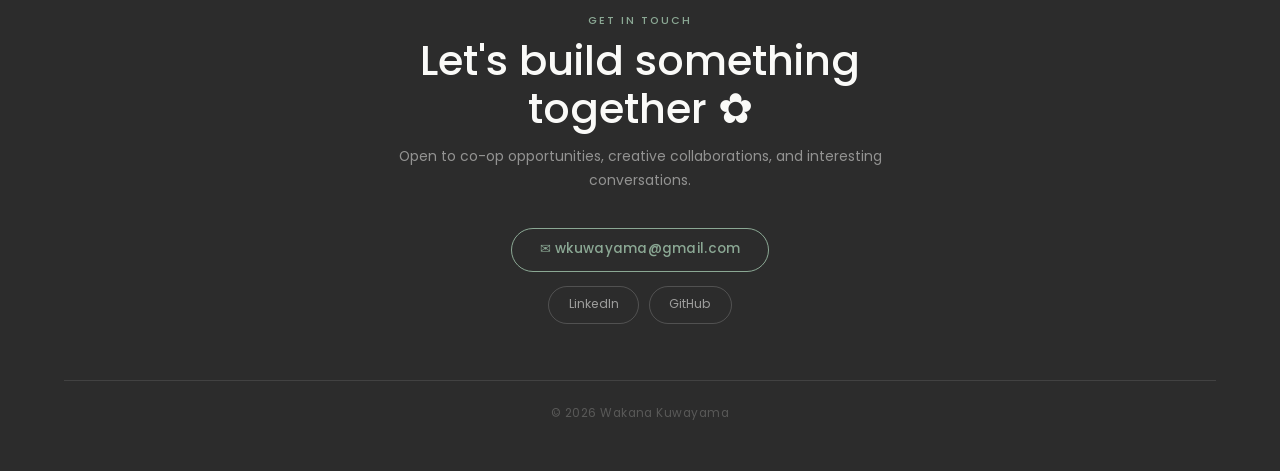
==== commit 3c6e330b: "feat: replace 6 trinkets with better quality images, increase sizes New images: cat, bow, fish (taiy" ====
--- a/index.html
+++ b/index.html
@@ -213,72 +213,72 @@
     /* Phase 1: entrance (2s, once, forwards fill keeps opacity:1)  */
     /* Phase 2: sway (starts at entrance_delay + 2.1s, loops forever) */
 
-    /* Vintage fan — dominant left, large */
+    /* Vintage fan — dominant top-left, bleeds off edge */
     .t1 {
-      width: 230px; top: 4%;    left: 1%;
+      width: 310px; top: 1%;    left: -3%;
       animation:
         enter-from-topleft     2s cubic-bezier(0.25,0.46,0.45,0.94) 0s    forwards,
         sway-1                 4.2s ease-in-out                      2.1s  infinite;
     }
     /* Earbuds — middle-left */
     .t2 {
-      width: 115px; top: 50%;   left: 3%;
+      width: 165px; top: 46%;   left: 1%;
       animation:
         enter-from-left        2s cubic-bezier(0.25,0.46,0.45,0.94) 0.1s  forwards,
         sway-2                 3.8s ease-in-out                      2.2s  infinite;
     }
     /* Lace bow — bottom-left, large */
     .t3 {
-      width: 165px; bottom: 7%; left: 4%;
+      width: 230px; bottom: 4%; left: 1%;
       animation:
         enter-from-bottomleft  2s cubic-bezier(0.25,0.46,0.45,0.94) 0.15s forwards,
         sway-3                 4.5s ease-in-out                      2.25s infinite;
     }
-    /* Taiyaki fish — bottom-left-center, small accent */
+    /* Taiyaki fish — bottom-center-left, small accent */
     .t4 {
-      width: 88px;  bottom: 22%; left: 22%;
+      width: 115px; bottom: 20%; left: 22%;
       animation:
         enter-from-bottom      2s cubic-bezier(0.25,0.46,0.45,0.94) 0.22s forwards,
         sway-4                 3.5s ease-in-out                      2.32s infinite;
     }
     /* Origami crane — top-center */
     .t5 {
-      width: 125px; top: 12%;   left: 44%;
+      width: 180px; top: 7%;    left: 42%;
       animation:
         enter-from-top         2s cubic-bezier(0.25,0.46,0.45,0.94) 0.08s forwards,
         sway-5                 4.8s ease-in-out                      2.18s infinite;
     }
     /* Fortune cat — center-left of text */
     .t6 {
-      width: 145px; top: 36%;   left: 28%;
+      width: 190px; top: 32%;   left: 24%;
       animation:
         enter-from-left        2s cubic-bezier(0.25,0.46,0.45,0.94) 0.05s forwards,
         sway-6                 3.9s ease-in-out                      2.15s infinite;
     }
-    /* Yellow star button — center-right of text */
+    /* Yellow star — small accent, center-right of text */
     .t7 {
-      width: 90px;  top: 43%;   left: 60%;
+      width: 115px; top: 41%;   left: 61%;
       animation:
         enter-from-right       2s cubic-bezier(0.25,0.46,0.45,0.94) 0.12s forwards,
         sway-7                 3.6s ease-in-out                      2.22s infinite;
     }
     /* Matcha cup — right-center */
     .t8 {
-      width: 115px; top: 48%;   right: 5%;
+      width: 160px; top: 44%;   right: 3%;
       animation:
         enter-from-right       2s cubic-bezier(0.25,0.46,0.45,0.94) 0.18s forwards,
         sway-8                 4.3s ease-in-out                      2.28s infinite;
     }
-    /* Orchid — DOMINANT, top-right */
+    /* Orchid — DOMINANT, top-right, bleeds off edge */
     .t9 {
-      width: 330px; top: 2%;    right: 1%;
+      width: 420px; top: -3%;   right: -4%;
       animation:
         enter-from-topright    2s cubic-bezier(0.25,0.46,0.45,0.94) 0.06s forwards,
         sway-9                 3.7s ease-in-out                      2.16s infinite;
     }
     /* Miffy bunny — large, bottom-right */
     .t10 {
-      width: 195px; bottom: 5%; right: 4%;
+      width: 260px; bottom: 2%; right: 2%;
       animation:
         enter-from-bottomright 2s cubic-bezier(0.25,0.46,0.45,0.94) 0.2s  forwards,
         sway-10                4.6s ease-in-out                      2.3s  infinite;
@@ -544,17 +544,17 @@
       .pill-nav { bottom: 1rem; padding: 0.4rem 0.55rem; }
       .pill { font-size: 0.68rem; padding: 0.27rem 0.7rem; }
 
-      /* Trinkets — scale proportionally on tablet */
-      .t1  { width: 140px; }
-      .t2  { width: 72px;  }
-      .t3  { width: 100px; }
-      .t4  { width: 56px;  }
-      .t5  { width: 78px;  }
-      .t6  { width: 90px;  }
-      .t7  { width: 56px;  }
-      .t8  { width: 72px;  }
-      .t9  { width: 200px; }
-      .t10 { width: 120px; }
+      /* Trinkets — scale ~60% on tablet */
+      .t1  { width: 185px; }
+      .t2  { width: 100px; }
+      .t3  { width: 140px; }
+      .t4  { width: 70px;  }
+      .t5  { width: 110px; }
+      .t6  { width: 115px; }
+      .t7  { width: 70px;  }
+      .t8  { width: 96px;  }
+      .t9  { width: 255px; }
+      .t10 { width: 158px; }
     }
 
     /* Mobile sway — reduced amplitude (~12px) */
@@ -577,17 +577,17 @@
       .skills-grid   { grid-template-columns: 1fr; }
       .contact-pills { flex-direction: column; align-items: center; }
 
-      /* Keep main statement pieces, hide mid crowders */
-      .t1  { width: 110px; top: 4%;    left: 0%; }
+      /* Mobile: keep big statement pieces, hide detail accents */
+      .t1  { width: 130px; top: 3%;    left: -2%; }
       .t2  { display: none; }
-      .t3  { width: 90px;  bottom: 8%; left: 2%; }
+      .t3  { width: 120px; bottom: 6%; left: 0%; }
       .t4  { display: none; }
-      .t5  { width: 65px;  top: 14%;  left: 40%; }
-      .t6  { width: 70px;  top: 40%;  left: 20%; }
-      .t7  { width: 50px;  top: 44%;  left: 62%; }
+      .t5  { width: 90px;  top: 10%;  left: 38%; }
+      .t6  { width: 95px;  top: 38%;  left: 18%; }
+      .t7  { width: 60px;  top: 43%;  left: 60%; }
       .t8  { display: none; }
-      .t9  { width: 160px; top: 2%;   right: 0%; }
-      .t10 { width: 100px; bottom: 5%; right: 2%; }
+      .t9  { width: 190px; top: -1%;  right: -3%; }
+      .t10 { width: 130px; bottom: 5%; right: 1%; }
     }
   </style>
 </head>
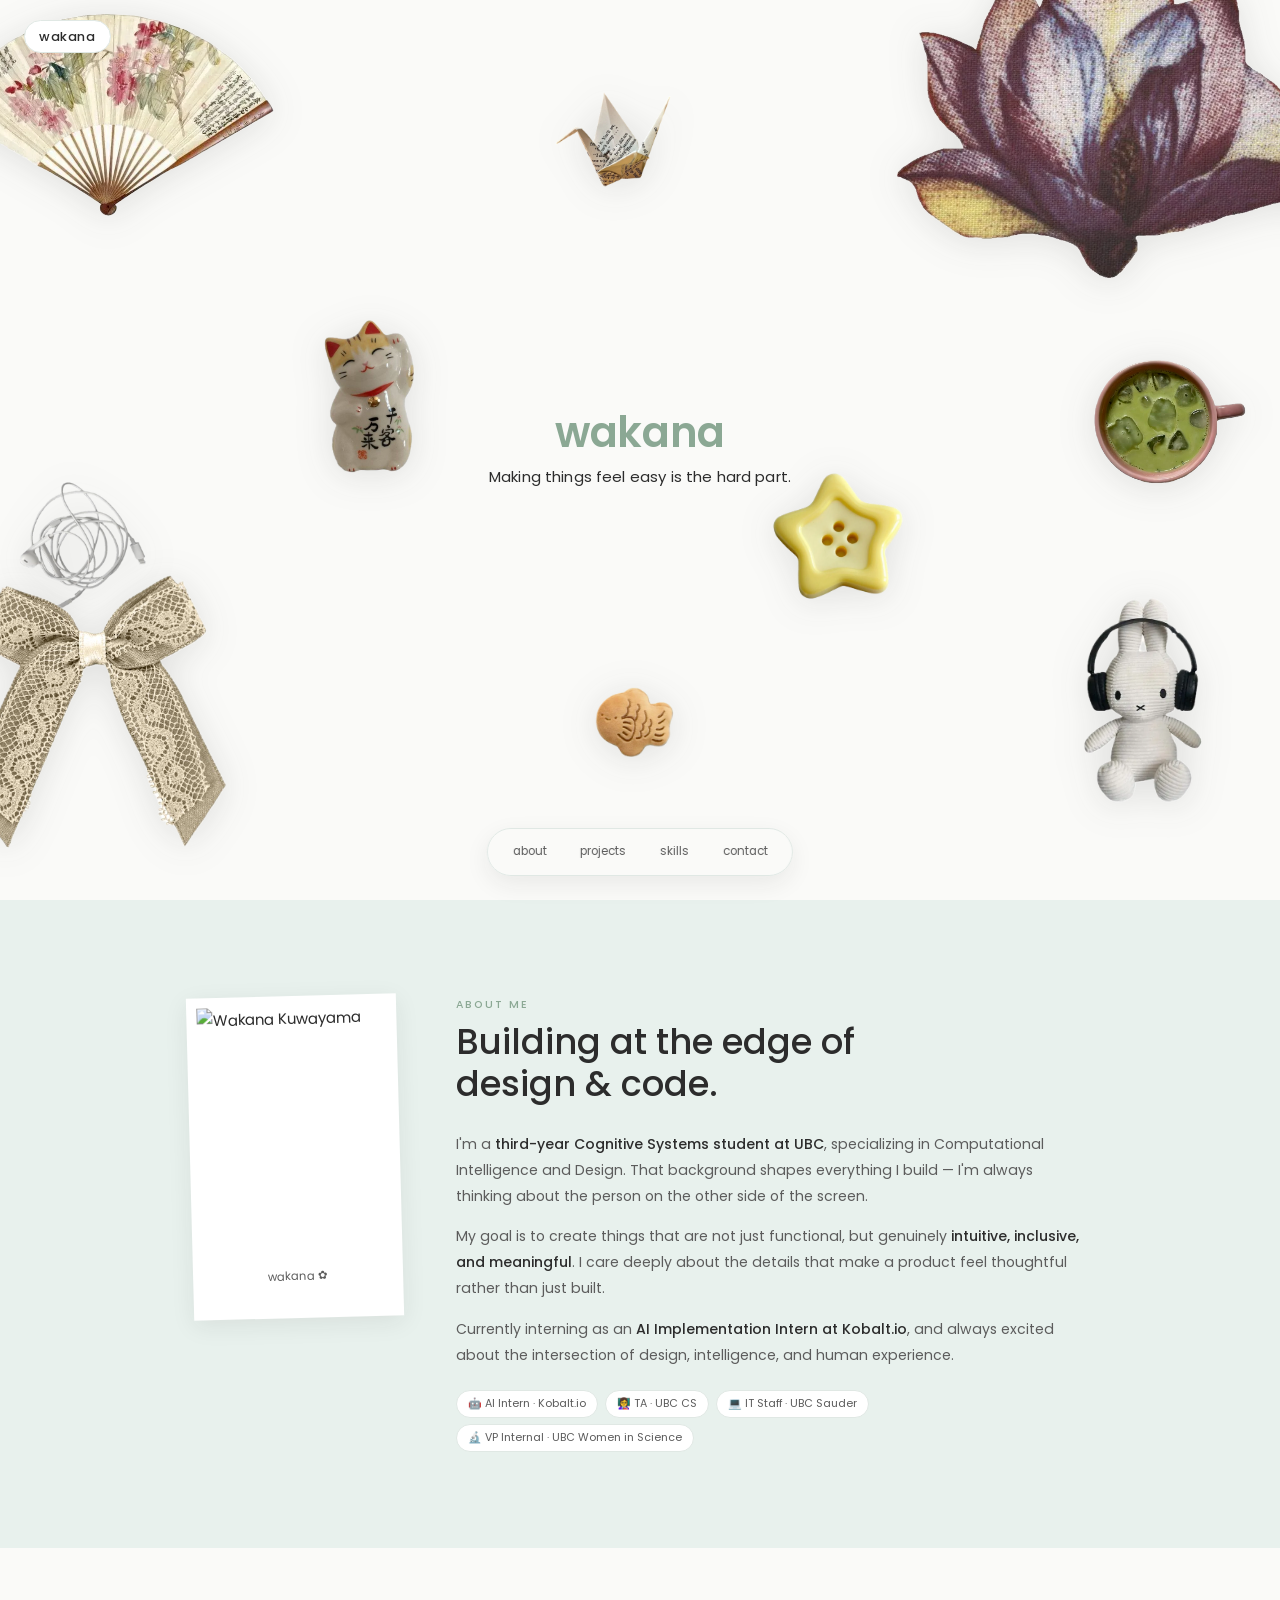
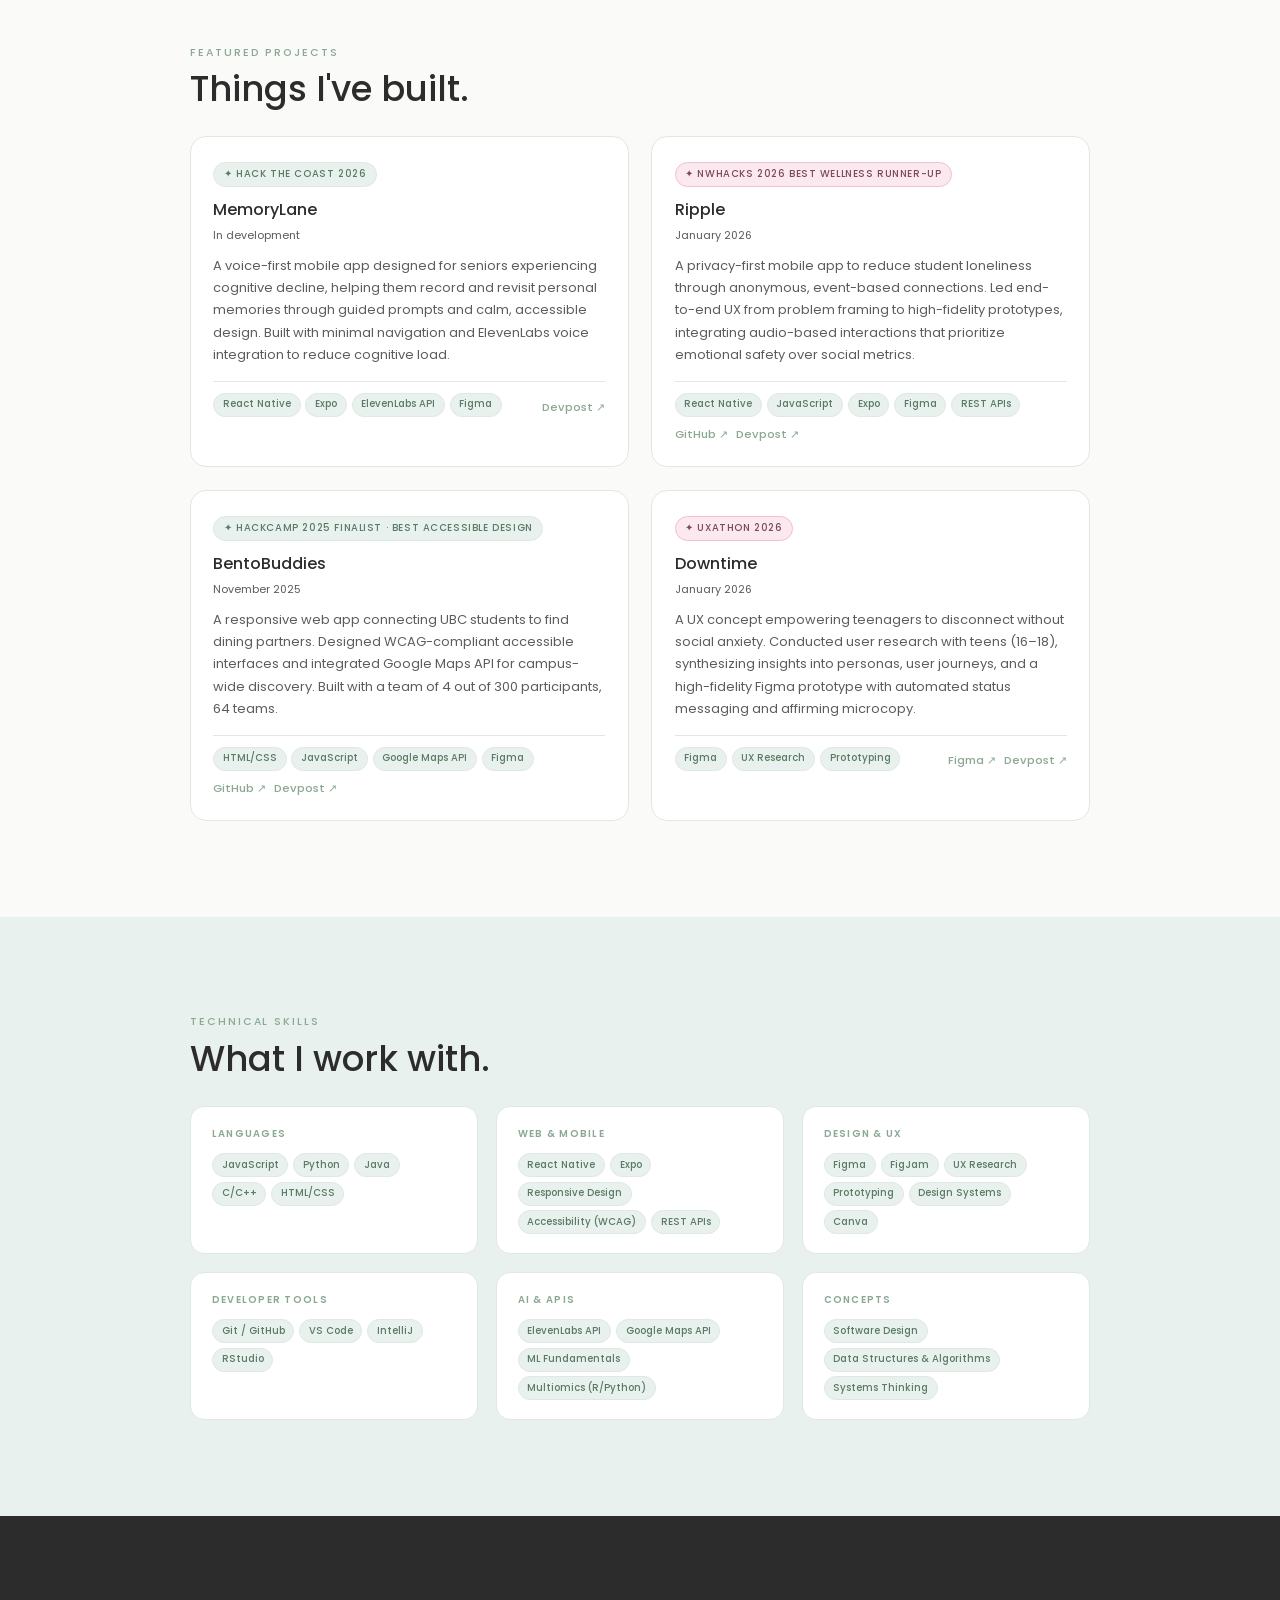
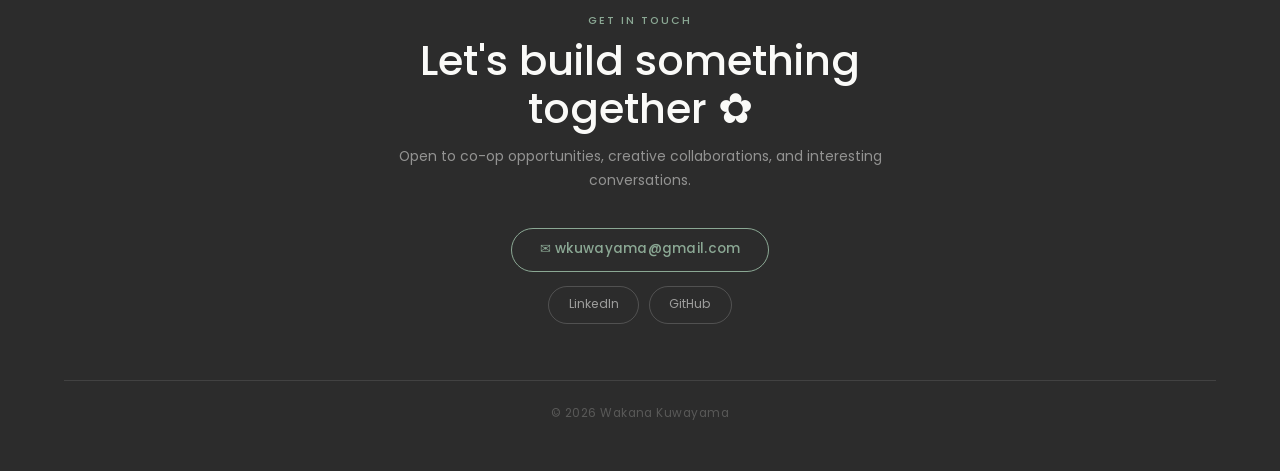
==== commit 7138d3db: "feat: new earbuds image, larger trinkets fill screen edge-to-edge Earbuds: new cleaner photo. All si" ====
--- a/index.html
+++ b/index.html
@@ -213,72 +213,72 @@
     /* Phase 1: entrance (2s, once, forwards fill keeps opacity:1)  */
     /* Phase 2: sway (starts at entrance_delay + 2.1s, loops forever) */
 
-    /* Vintage fan — dominant top-left, bleeds off edge */
+    /* Vintage fan — top-left, big bleed */
     .t1 {
-      width: 310px; top: 1%;    left: -3%;
+      width: 370px; top: -1%;   left: -6%;
       animation:
         enter-from-topleft     2s cubic-bezier(0.25,0.46,0.45,0.94) 0s    forwards,
         sway-1                 4.2s ease-in-out                      2.1s  infinite;
     }
-    /* Earbuds — middle-left */
+    /* Earbuds — mid-left, pushed to edge */
     .t2 {
-      width: 165px; top: 46%;   left: 1%;
+      width: 200px; top: 44%;   left: -2%;
       animation:
         enter-from-left        2s cubic-bezier(0.25,0.46,0.45,0.94) 0.1s  forwards,
         sway-2                 3.8s ease-in-out                      2.2s  infinite;
     }
     /* Lace bow — bottom-left, large */
     .t3 {
-      width: 230px; bottom: 4%; left: 1%;
+      width: 270px; bottom: 2%; left: -3%;
       animation:
         enter-from-bottomleft  2s cubic-bezier(0.25,0.46,0.45,0.94) 0.15s forwards,
         sway-3                 4.5s ease-in-out                      2.25s infinite;
     }
-    /* Taiyaki fish — bottom-center-left, small accent */
+    /* Taiyaki fish — bottom-center */
     .t4 {
-      width: 115px; bottom: 20%; left: 22%;
+      width: 140px; bottom: 12%; left: 44%;
       animation:
         enter-from-bottom      2s cubic-bezier(0.25,0.46,0.45,0.94) 0.22s forwards,
         sway-4                 3.5s ease-in-out                      2.32s infinite;
     }
-    /* Origami crane — top-center */
+    /* Origami crane — top-center, larger */
     .t5 {
-      width: 180px; top: 7%;    left: 42%;
+      width: 220px; top: 4%;    left: 40%;
       animation:
         enter-from-top         2s cubic-bezier(0.25,0.46,0.45,0.94) 0.08s forwards,
         sway-5                 4.8s ease-in-out                      2.18s infinite;
     }
-    /* Fortune cat — center-left of text */
+    /* Fortune cat — center-left, closer to text */
     .t6 {
-      width: 190px; top: 32%;   left: 24%;
+      width: 230px; top: 30%;   left: 20%;
       animation:
         enter-from-left        2s cubic-bezier(0.25,0.46,0.45,0.94) 0.05s forwards,
         sway-6                 3.9s ease-in-out                      2.15s infinite;
     }
-    /* Yellow star — small accent, center-right of text */
+    /* Yellow star — center-right, fills gap */
     .t7 {
-      width: 115px; top: 41%;   left: 61%;
+      width: 140px; top: 52%;   left: 60%;
       animation:
         enter-from-right       2s cubic-bezier(0.25,0.46,0.45,0.94) 0.12s forwards,
         sway-7                 3.6s ease-in-out                      2.22s infinite;
     }
-    /* Matcha cup — right-center */
+    /* Matcha cup — right-center, pulled up */
     .t8 {
-      width: 160px; top: 44%;   right: 3%;
+      width: 195px; top: 36%;   right: 1%;
       animation:
         enter-from-right       2s cubic-bezier(0.25,0.46,0.45,0.94) 0.18s forwards,
         sway-8                 4.3s ease-in-out                      2.28s infinite;
     }
-    /* Orchid — DOMINANT, top-right, bleeds off edge */
+    /* Orchid — DOMINANT, top-right, big bleed */
     .t9 {
-      width: 420px; top: -3%;   right: -4%;
+      width: 460px; top: -5%;   right: -6%;
       animation:
         enter-from-topright    2s cubic-bezier(0.25,0.46,0.45,0.94) 0.06s forwards,
         sway-9                 3.7s ease-in-out                      2.16s infinite;
     }
-    /* Miffy bunny — large, bottom-right */
+    /* Miffy bunny — bottom-right, pushed to edge */
     .t10 {
-      width: 260px; bottom: 2%; right: 2%;
+      width: 300px; bottom: 0%; right: -1%;
       animation:
         enter-from-bottomright 2s cubic-bezier(0.25,0.46,0.45,0.94) 0.2s  forwards,
         sway-10                4.6s ease-in-out                      2.3s  infinite;
@@ -544,17 +544,17 @@
       .pill-nav { bottom: 1rem; padding: 0.4rem 0.55rem; }
       .pill { font-size: 0.68rem; padding: 0.27rem 0.7rem; }
 
-      /* Trinkets — scale ~60% on tablet */
-      .t1  { width: 185px; }
-      .t2  { width: 100px; }
-      .t3  { width: 140px; }
-      .t4  { width: 70px;  }
-      .t5  { width: 110px; }
-      .t6  { width: 115px; }
-      .t7  { width: 70px;  }
-      .t8  { width: 96px;  }
-      .t9  { width: 255px; }
-      .t10 { width: 158px; }
+      /* Trinkets — scale ~55% on tablet */
+      .t1  { width: 204px; }
+      .t2  { width: 110px; }
+      .t3  { width: 149px; }
+      .t4  { width: 77px;  }
+      .t5  { width: 121px; }
+      .t6  { width: 127px; }
+      .t7  { width: 77px;  }
+      .t8  { width: 107px; }
+      .t9  { width: 253px; }
+      .t10 { width: 165px; }
     }
 
     /* Mobile sway — reduced amplitude (~12px) */
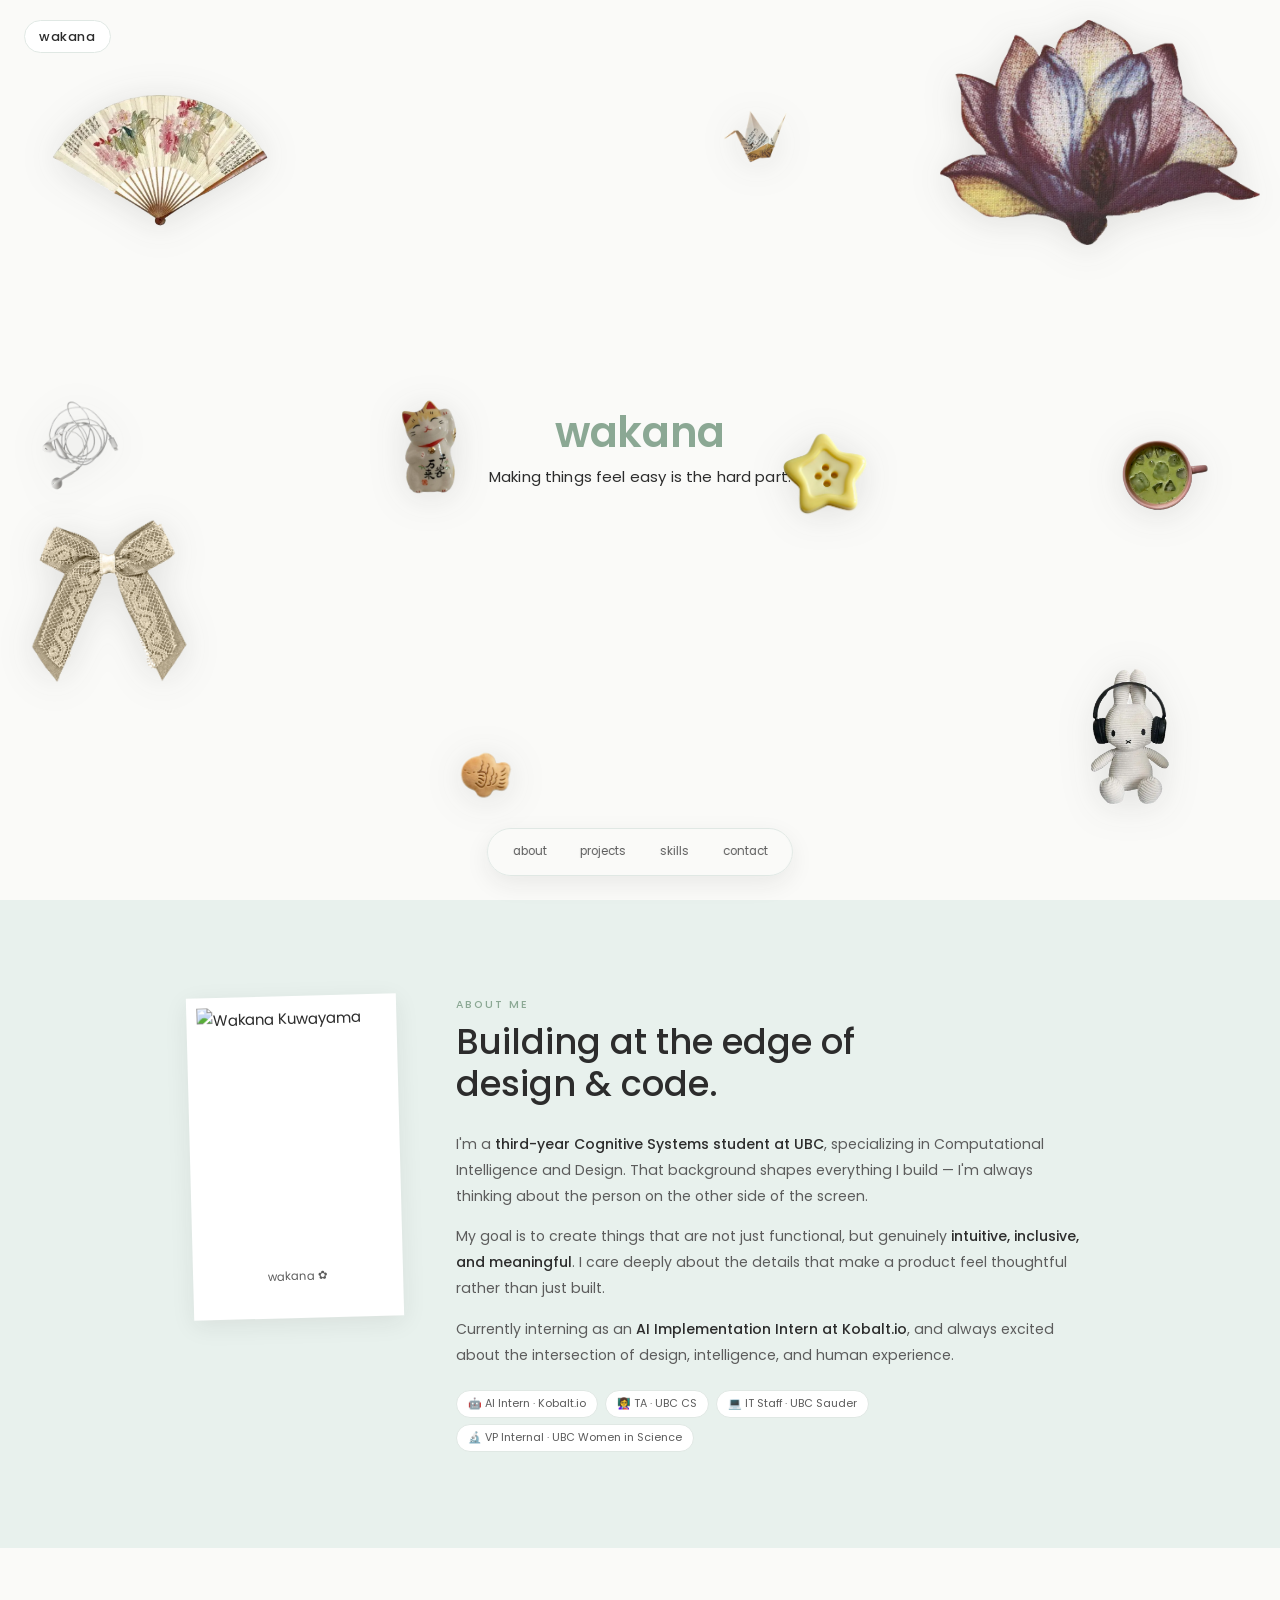
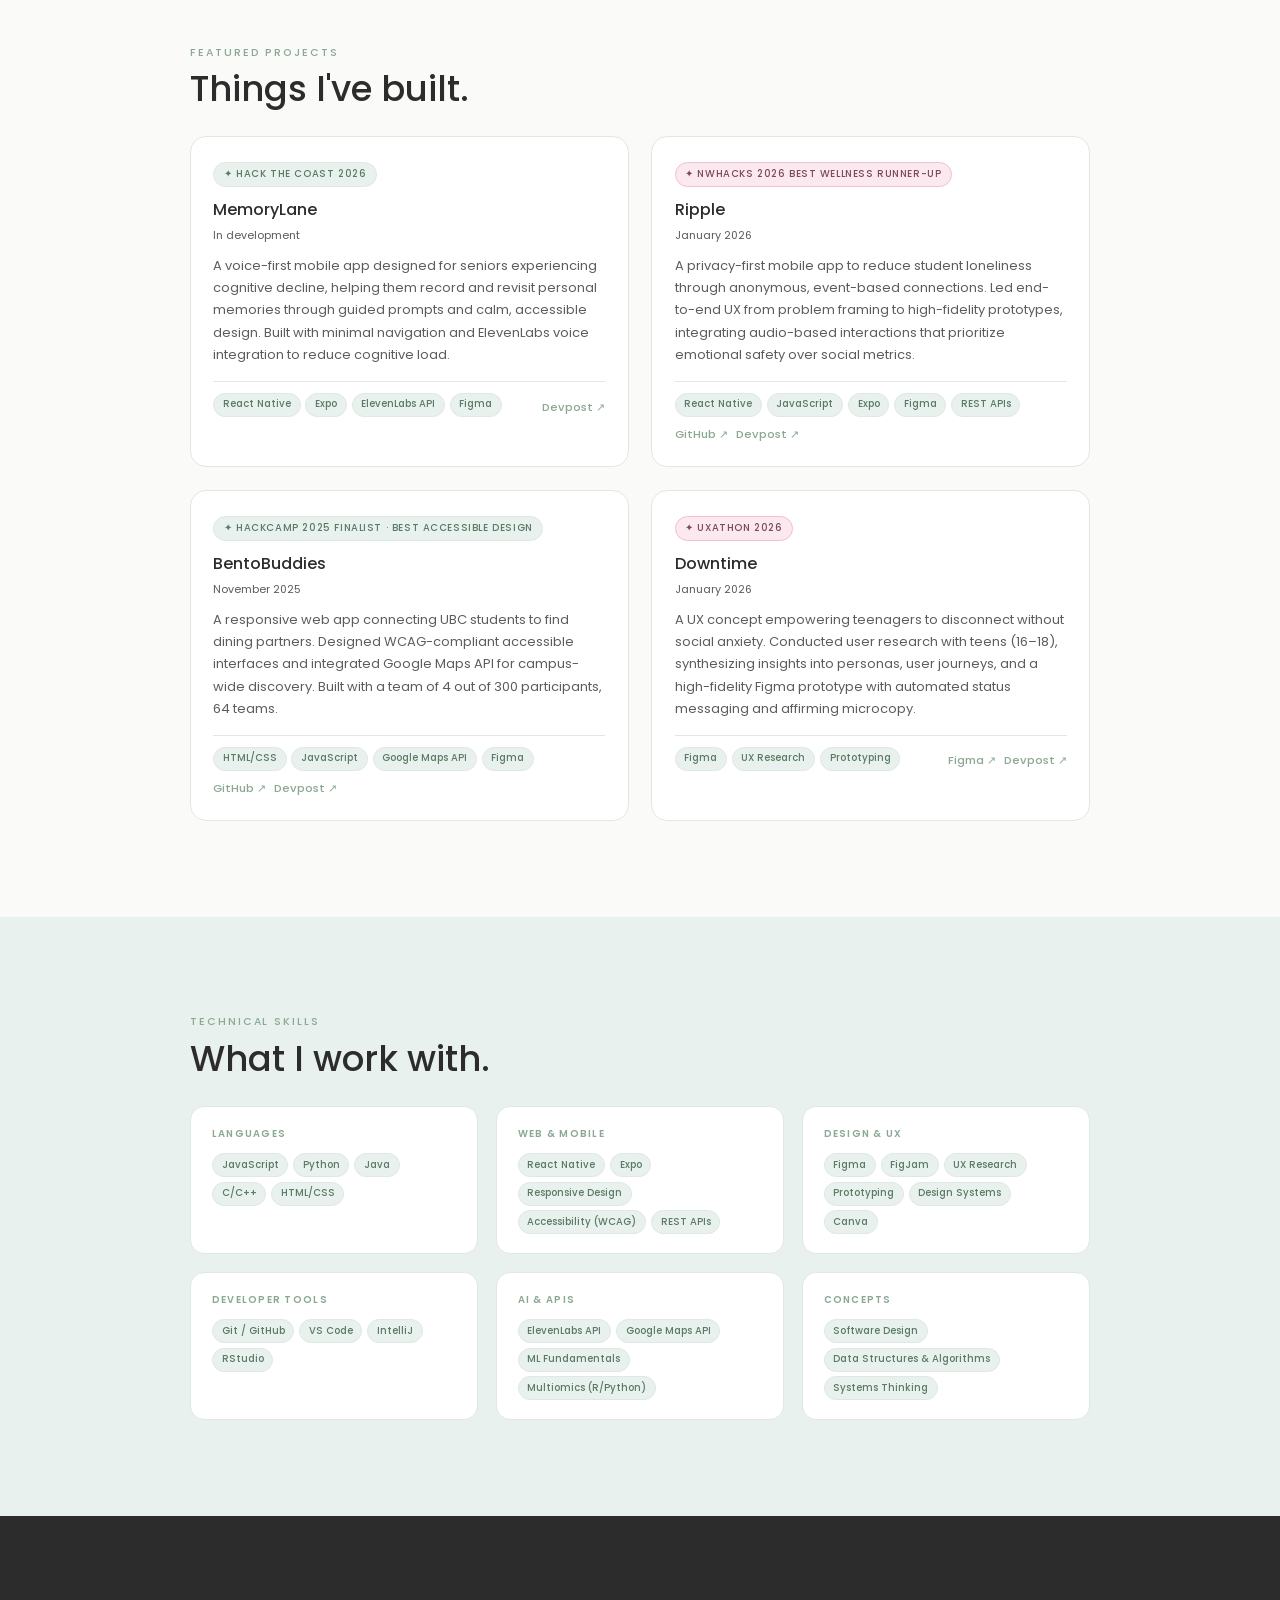
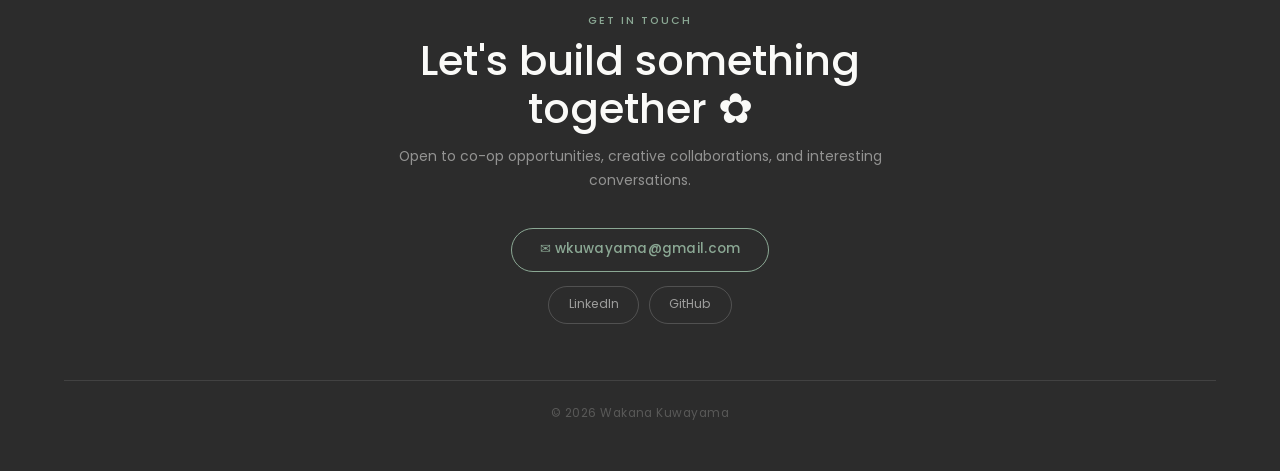
==== commit 02e8af7d: "feat: Figma-exact trinket layout — px positions, 2.5s entrance, 25-35px sway Positions match Figma s" ====
--- a/index.html
+++ b/index.html
@@ -165,123 +165,89 @@
       100% { opacity: 1; transform: translate(0, 0) scale(1); }
     }
 
-    /* ── Sway keyframes (desktop: 20–28px) ─────────────── */
-    @keyframes sway-1 {
-      0%, 100% { transform: translateX(0)      rotate(-1deg);   }
-      50%       { transform: translateX(24px)   rotate(1.2deg);  }
-    }
-    @keyframes sway-2 {
-      0%, 100% { transform: translateX(0)      rotate(1.5deg);  }
-      50%       { transform: translateX(-26px)  rotate(-1deg);   }
-    }
-    @keyframes sway-3 {
-      0%, 100% { transform: translateX(0)      rotate(-2deg);   }
-      50%       { transform: translateX(22px)   rotate(1.8deg);  }
-    }
-    @keyframes sway-4 {
-      0%, 100% { transform: translateX(0)      rotate(0.5deg);  }
-      50%       { transform: translateX(-28px)  rotate(-2deg);   }
-    }
-    @keyframes sway-5 {
-      0%, 100% { transform: translateX(0)      rotate(2deg);    }
-      50%       { transform: translateX(20px)   rotate(-1deg);   }
-    }
-    @keyframes sway-6 {
-      0%, 100% { transform: translateX(0)      rotate(-1.5deg); }
-      50%       { transform: translateX(-24px)  rotate(1deg);    }
-    }
-    @keyframes sway-7 {
-      0%, 100% { transform: translateX(0)      rotate(1deg);    }
-      50%       { transform: translateX(26px)   rotate(-2deg);   }
-    }
-    @keyframes sway-8 {
-      0%, 100% { transform: translateX(0)      rotate(-0.5deg); }
-      50%       { transform: translateX(-22px)  rotate(1.5deg);  }
-    }
-    @keyframes sway-9 {
-      0%, 100% { transform: translateX(0)      rotate(2deg);    }
-      50%       { transform: translateX(28px)   rotate(-1.5deg); }
-    }
-
-    /* ── Sway keyframes (10 trinkets) ──────────────────── */
-    @keyframes sway-10 {
-      0%, 100% { transform: translateX(0)      rotate(-1.2deg); }
-      50%       { transform: translateX(-26px)  rotate(0.8deg);  }
-    }
-
-    /* ── Trinket positions + two-phase animation ────────── */
-    /* Phase 1: entrance (2s, once, forwards fill keeps opacity:1)  */
-    /* Phase 2: sway (starts at entrance_delay + 2.1s, loops forever) */
-
-    /* Vintage fan — top-left, big bleed */
+    /* ── Sway keyframes (25–35px amplitude) ───────────── */
+    @keyframes sway-1  { 0%,100%{transform:translateX(0)    rotate(-1deg)  } 50%{transform:translateX(30px)  rotate(1.2deg) } }
+    @keyframes sway-2  { 0%,100%{transform:translateX(0)    rotate(1.5deg) } 50%{transform:translateX(-28px) rotate(-1deg)  } }
+    @keyframes sway-3  { 0%,100%{transform:translateX(0)    rotate(-2deg)  } 50%{transform:translateX(25px)  rotate(1.8deg) } }
+    @keyframes sway-4  { 0%,100%{transform:translateX(0)    rotate(0.5deg) } 50%{transform:translateX(-32px) rotate(-2deg)  } }
+    @keyframes sway-5  { 0%,100%{transform:translateX(0)    rotate(2deg)   } 50%{transform:translateX(28px)  rotate(-1deg)  } }
+    @keyframes sway-6  { 0%,100%{transform:translateX(0)    rotate(-1.5deg)} 50%{transform:translateX(-26px) rotate(1deg)   } }
+    @keyframes sway-7  { 0%,100%{transform:translateX(0)    rotate(1deg)   } 50%{transform:translateX(35px)  rotate(-2deg)  } }
+    @keyframes sway-8  { 0%,100%{transform:translateX(0)    rotate(-0.5deg)} 50%{transform:translateX(-30px) rotate(1.5deg) } }
+    @keyframes sway-9  { 0%,100%{transform:translateX(0)    rotate(2deg)   } 50%{transform:translateX(28px)  rotate(-1.5deg)} }
+    @keyframes sway-10 { 0%,100%{transform:translateX(0)    rotate(-1.2deg)} 50%{transform:translateX(-25px) rotate(0.8deg) } }
+
+    /* ── Trinket positions — Figma layout (entrance 2.5s) ── */
+
+    /* Fan: 240px, 80px from top, 40px from left */
     .t1 {
-      width: 370px; top: -1%;   left: -6%;
-      animation:
-        enter-from-topleft     2s cubic-bezier(0.25,0.46,0.45,0.94) 0s    forwards,
-        sway-1                 4.2s ease-in-out                      2.1s  infinite;
-    }
-    /* Earbuds — mid-left, pushed to edge */
+      width: 240px; top: 80px; left: 40px;
+      animation:
+        enter-from-topleft     2.5s cubic-bezier(0.25,0.46,0.45,0.94) 0s    forwards,
+        sway-1                 4.2s ease-in-out                        2.6s  infinite;
+    }
+    /* Earbuds: 120px, 350px from top, left edge */
     .t2 {
-      width: 200px; top: 44%;   left: -2%;
-      animation:
-        enter-from-left        2s cubic-bezier(0.25,0.46,0.45,0.94) 0.1s  forwards,
-        sway-2                 3.8s ease-in-out                      2.2s  infinite;
-    }
-    /* Lace bow — bottom-left, large */
+      width: 120px; top: 350px; left: 15px;
+      animation:
+        enter-from-left        2.5s cubic-bezier(0.25,0.46,0.45,0.94) 0.1s  forwards,
+        sway-2                 3.8s ease-in-out                        2.7s  infinite;
+    }
+    /* Bow: 160px, 500px from top, 30px from left */
     .t3 {
-      width: 270px; bottom: 2%; left: -3%;
-      animation:
-        enter-from-bottomleft  2s cubic-bezier(0.25,0.46,0.45,0.94) 0.15s forwards,
-        sway-3                 4.5s ease-in-out                      2.25s infinite;
-    }
-    /* Taiyaki fish — bottom-center */
+      width: 160px; top: 500px; left: 30px;
+      animation:
+        enter-from-bottomleft  2.5s cubic-bezier(0.25,0.46,0.45,0.94) 0.15s forwards,
+        sway-3                 4.5s ease-in-out                        2.75s infinite;
+    }
+    /* Fish: 90px, bottom-center-left */
     .t4 {
-      width: 140px; bottom: 12%; left: 44%;
-      animation:
-        enter-from-bottom      2s cubic-bezier(0.25,0.46,0.45,0.94) 0.22s forwards,
-        sway-4                 3.5s ease-in-out                      2.32s infinite;
-    }
-    /* Origami crane — top-center, larger */
+      width: 90px; bottom: 80px; left: calc(50% - 200px);
+      animation:
+        enter-from-bottom      2.5s cubic-bezier(0.25,0.46,0.45,0.94) 0.22s forwards,
+        sway-4                 3.5s ease-in-out                        2.82s infinite;
+    }
+    /* Crane: 120px, top area right of center */
     .t5 {
-      width: 220px; top: 4%;    left: 40%;
-      animation:
-        enter-from-top         2s cubic-bezier(0.25,0.46,0.45,0.94) 0.08s forwards,
-        sway-5                 4.8s ease-in-out                      2.18s infinite;
-    }
-    /* Fortune cat — center-left, closer to text */
+      width: 120px; top: 80px; left: calc(50% + 60px);
+      animation:
+        enter-from-top         2.5s cubic-bezier(0.25,0.46,0.45,0.94) 0.08s forwards,
+        sway-5                 4.8s ease-in-out                        2.68s infinite;
+    }
+    /* Cat: 140px, center-left ~150px left of title */
     .t6 {
-      width: 230px; top: 30%;   left: 20%;
-      animation:
-        enter-from-left        2s cubic-bezier(0.25,0.46,0.45,0.94) 0.05s forwards,
-        sway-6                 3.9s ease-in-out                      2.15s infinite;
-    }
-    /* Yellow star — center-right, fills gap */
+      width: 140px; top: calc(50% - 80px); left: calc(50% - 280px);
+      animation:
+        enter-from-left        2.5s cubic-bezier(0.25,0.46,0.45,0.94) 0.05s forwards,
+        sway-6                 3.9s ease-in-out                        2.65s infinite;
+    }
+    /* Star: 90px, center-right ~100px right of title */
     .t7 {
-      width: 140px; top: 52%;   left: 60%;
-      animation:
-        enter-from-right       2s cubic-bezier(0.25,0.46,0.45,0.94) 0.12s forwards,
-        sway-7                 3.6s ease-in-out                      2.22s infinite;
-    }
-    /* Matcha cup — right-center, pulled up */
+      width: 90px; top: calc(50% - 20px); left: calc(50% + 140px);
+      animation:
+        enter-from-right       2.5s cubic-bezier(0.25,0.46,0.45,0.94) 0.12s forwards,
+        sway-7                 3.6s ease-in-out                        2.72s infinite;
+    }
+    /* Matcha: 110px, right-center */
     .t8 {
-      width: 195px; top: 36%;   right: 1%;
-      animation:
-        enter-from-right       2s cubic-bezier(0.25,0.46,0.45,0.94) 0.18s forwards,
-        sway-8                 4.3s ease-in-out                      2.28s infinite;
-    }
-    /* Orchid — DOMINANT, top-right, big bleed */
+      width: 110px; top: calc(50% - 30px); right: 60px;
+      animation:
+        enter-from-right       2.5s cubic-bezier(0.25,0.46,0.45,0.94) 0.18s forwards,
+        sway-8                 4.3s ease-in-out                        2.78s infinite;
+    }
+    /* Orchid: 320px, top-right — 20px from top, 20px from right */
     .t9 {
-      width: 460px; top: -5%;   right: -6%;
-      animation:
-        enter-from-topright    2s cubic-bezier(0.25,0.46,0.45,0.94) 0.06s forwards,
-        sway-9                 3.7s ease-in-out                      2.16s infinite;
-    }
-    /* Miffy bunny — bottom-right, pushed to edge */
+      width: 320px; top: 20px; right: 20px;
+      animation:
+        enter-from-topright    2.5s cubic-bezier(0.25,0.46,0.45,0.94) 0.06s forwards,
+        sway-9                 3.7s ease-in-out                        2.66s infinite;
+    }
+    /* Miffy: 200px, bottom-right — 30px from bottom, 50px from right */
     .t10 {
-      width: 300px; bottom: 0%; right: -1%;
-      animation:
-        enter-from-bottomright 2s cubic-bezier(0.25,0.46,0.45,0.94) 0.2s  forwards,
-        sway-10                4.6s ease-in-out                      2.3s  infinite;
+      width: 200px; bottom: 30px; right: 50px;
+      animation:
+        enter-from-bottomright 2.5s cubic-bezier(0.25,0.46,0.45,0.94) 0.2s  forwards,
+        sway-10                4.6s ease-in-out                        2.8s  infinite;
     }
 
     /* ── ABOUT ─────────────────────────────────────────── */
@@ -544,50 +510,50 @@
       .pill-nav { bottom: 1rem; padding: 0.4rem 0.55rem; }
       .pill { font-size: 0.68rem; padding: 0.27rem 0.7rem; }
 
-      /* Trinkets — scale ~55% on tablet */
-      .t1  { width: 204px; }
-      .t2  { width: 110px; }
-      .t3  { width: 149px; }
-      .t4  { width: 77px;  }
-      .t5  { width: 121px; }
-      .t6  { width: 127px; }
-      .t7  { width: 77px;  }
-      .t8  { width: 107px; }
-      .t9  { width: 253px; }
-      .t10 { width: 165px; }
-    }
-
-    /* Mobile sway — reduced amplitude (~12px) */
+      /* Trinkets — 75% scale on tablet */
+      .t1  { width: 180px; top: 60px;  left: 30px; }
+      .t2  { width: 90px;  top: 263px; left: 11px; }
+      .t3  { width: 120px; top: 375px; left: 22px; }
+      .t4  { width: 68px;  bottom: 60px; }
+      .t5  { width: 90px;  top: 60px; }
+      .t6  { width: 105px; }
+      .t7  { width: 68px;  }
+      .t8  { width: 83px;  right: 45px; }
+      .t9  { width: 240px; top: 15px; right: 15px; }
+      .t10 { width: 150px; bottom: 22px; right: 38px; }
+    }
+
+    /* Mobile sway — reduced to ~14px amplitude */
     @media (max-width: 768px) {
-      @keyframes sway-1  { 0%,100%{transform:translateX(0)    rotate(-0.8deg)} 50%{transform:translateX(12px)  rotate(0.8deg) } }
-      @keyframes sway-2  { 0%,100%{transform:translateX(0)    rotate(0.8deg) } 50%{transform:translateX(-13px) rotate(-0.7deg)} }
-      @keyframes sway-3  { 0%,100%{transform:translateX(0)    rotate(-1.2deg)} 50%{transform:translateX(11px)  rotate(1.1deg) } }
-      @keyframes sway-4  { 0%,100%{transform:translateX(0)    rotate(0.4deg) } 50%{transform:translateX(-14px) rotate(-1.2deg)} }
-      @keyframes sway-5  { 0%,100%{transform:translateX(0)    rotate(1.2deg) } 50%{transform:translateX(12px)  rotate(-0.7deg)} }
-      @keyframes sway-6  { 0%,100%{transform:translateX(0)    rotate(-1deg)  } 50%{transform:translateX(-11px) rotate(0.7deg) } }
-      @keyframes sway-7  { 0%,100%{transform:translateX(0)    rotate(0.7deg) } 50%{transform:translateX(13px)  rotate(-1.2deg)} }
-      @keyframes sway-8  { 0%,100%{transform:translateX(0)    rotate(-0.4deg)} 50%{transform:translateX(-11px) rotate(0.9deg) } }
+      @keyframes sway-1  { 0%,100%{transform:translateX(0)    rotate(-0.8deg)} 50%{transform:translateX(14px)  rotate(0.9deg) } }
+      @keyframes sway-2  { 0%,100%{transform:translateX(0)    rotate(0.9deg) } 50%{transform:translateX(-14px) rotate(-0.7deg)} }
+      @keyframes sway-3  { 0%,100%{transform:translateX(0)    rotate(-1.2deg)} 50%{transform:translateX(12px)  rotate(1.1deg) } }
+      @keyframes sway-4  { 0%,100%{transform:translateX(0)    rotate(0.4deg) } 50%{transform:translateX(-15px) rotate(-1.2deg)} }
+      @keyframes sway-5  { 0%,100%{transform:translateX(0)    rotate(1.2deg) } 50%{transform:translateX(13px)  rotate(-0.7deg)} }
+      @keyframes sway-6  { 0%,100%{transform:translateX(0)    rotate(-1deg)  } 50%{transform:translateX(-12px) rotate(0.7deg) } }
+      @keyframes sway-7  { 0%,100%{transform:translateX(0)    rotate(0.7deg) } 50%{transform:translateX(14px)  rotate(-1.2deg)} }
+      @keyframes sway-8  { 0%,100%{transform:translateX(0)    rotate(-0.4deg)} 50%{transform:translateX(-12px) rotate(0.9deg) } }
       @keyframes sway-9  { 0%,100%{transform:translateX(0)    rotate(1.2deg) } 50%{transform:translateX(14px)  rotate(-1deg)  } }
-      @keyframes sway-10 { 0%,100%{transform:translateX(0)    rotate(-0.9deg)} 50%{transform:translateX(-13px) rotate(0.7deg) } }
-    }
-
+      @keyframes sway-10 { 0%,100%{transform:translateX(0)    rotate(-0.9deg)} 50%{transform:translateX(-12px) rotate(0.7deg) } }
+    }
+
+    /* Mobile — 60% scale, positions adjusted to maintain Figma composition */
     @media (max-width: 540px) {
       .hero-title    { font-size: 30px; }
       .hero-subtitle { font-size: 13px; }
       .skills-grid   { grid-template-columns: 1fr; }
       .contact-pills { flex-direction: column; align-items: center; }
 
-      /* Mobile: keep big statement pieces, hide detail accents */
-      .t1  { width: 130px; top: 3%;    left: -2%; }
-      .t2  { display: none; }
-      .t3  { width: 120px; bottom: 6%; left: 0%; }
-      .t4  { display: none; }
-      .t5  { width: 90px;  top: 10%;  left: 38%; }
-      .t6  { width: 95px;  top: 38%;  left: 18%; }
-      .t7  { width: 60px;  top: 43%;  left: 60%; }
+      .t1  { width: 144px; top: 48px;  left: 24px; }
+      .t2  { width: 72px;  top: 210px; left: 9px;  }
+      .t3  { width: 96px;  top: 300px; left: 18px; }
+      .t4  { width: 54px;  bottom: 48px; left: calc(50% - 120px); }
+      .t5  { width: 72px;  top: 48px;  left: calc(50% + 36px); }
+      .t6  { width: 84px;  }
+      .t7  { width: 54px;  }
       .t8  { display: none; }
-      .t9  { width: 190px; top: -1%;  right: -3%; }
-      .t10 { width: 130px; bottom: 5%; right: 1%; }
+      .t9  { width: 192px; top: 12px;  right: 12px; }
+      .t10 { width: 120px; bottom: 18px; right: 30px; }
     }
   </style>
 </head>
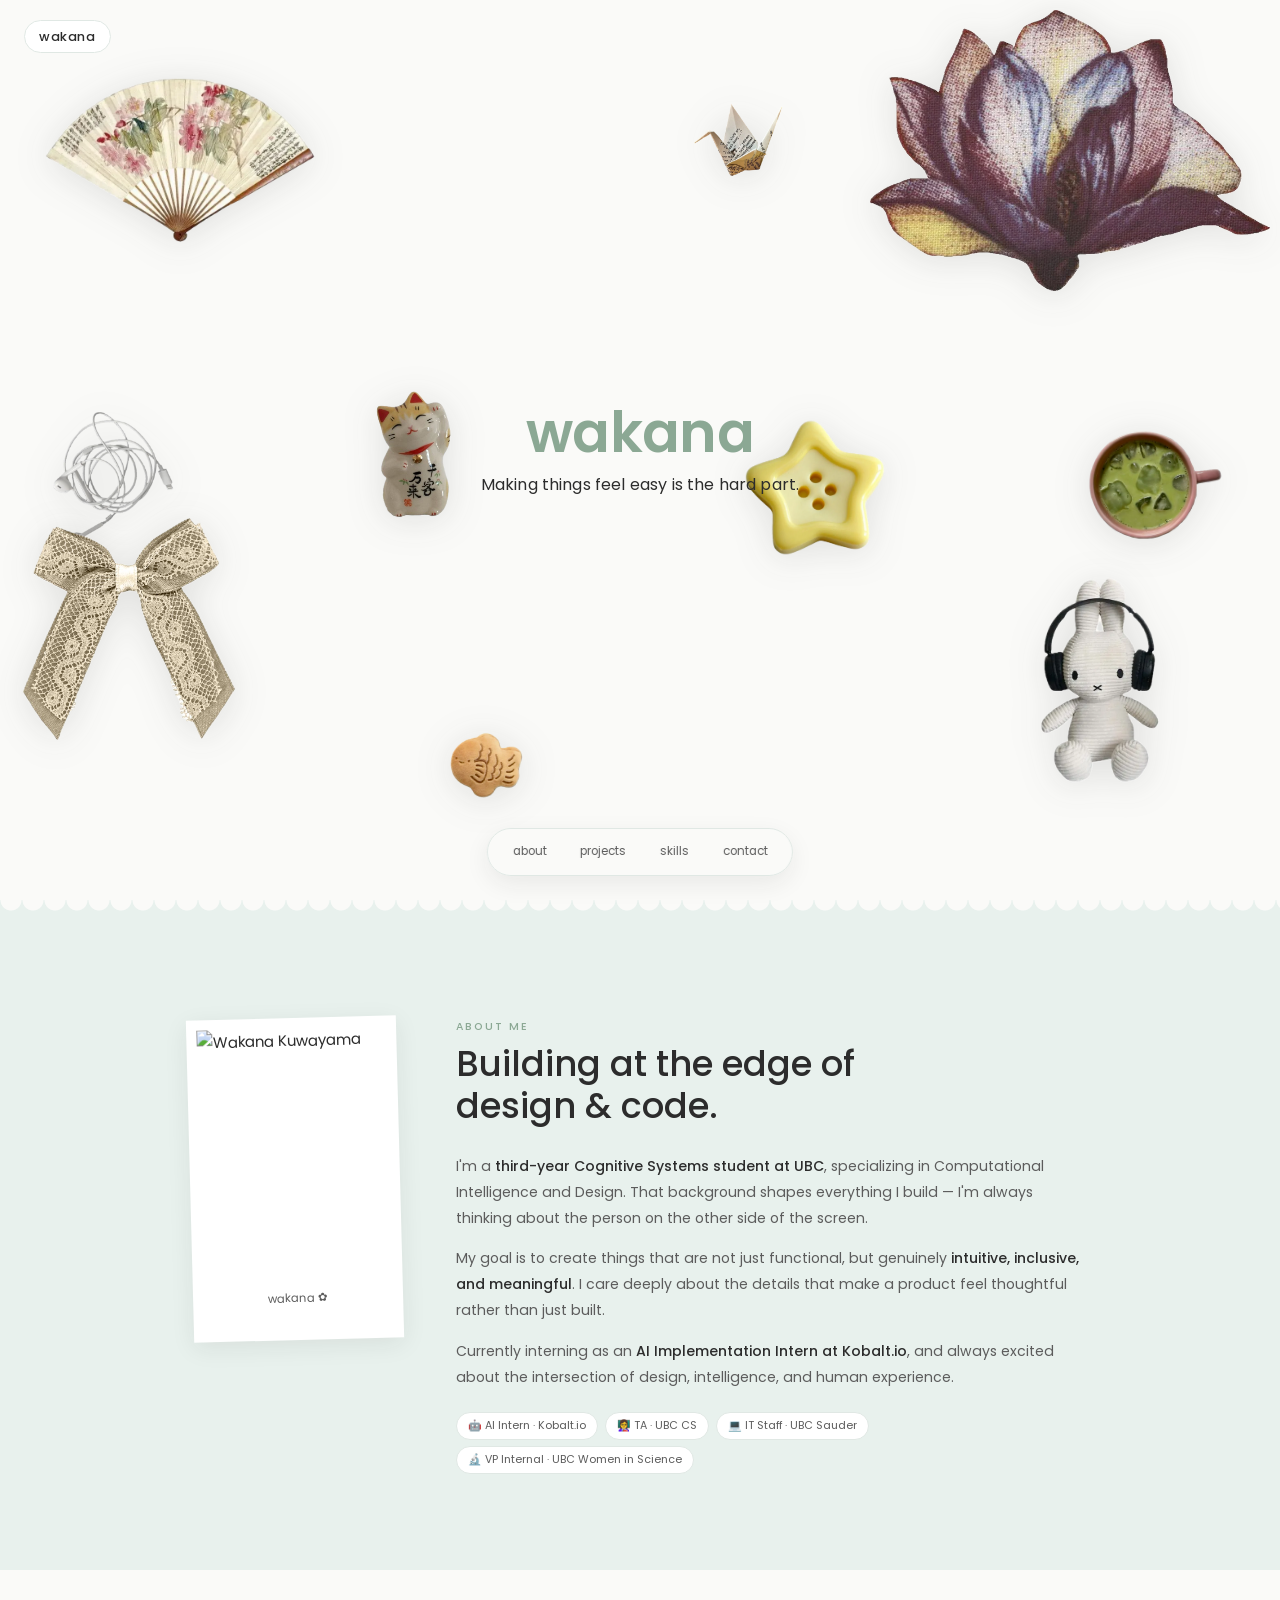
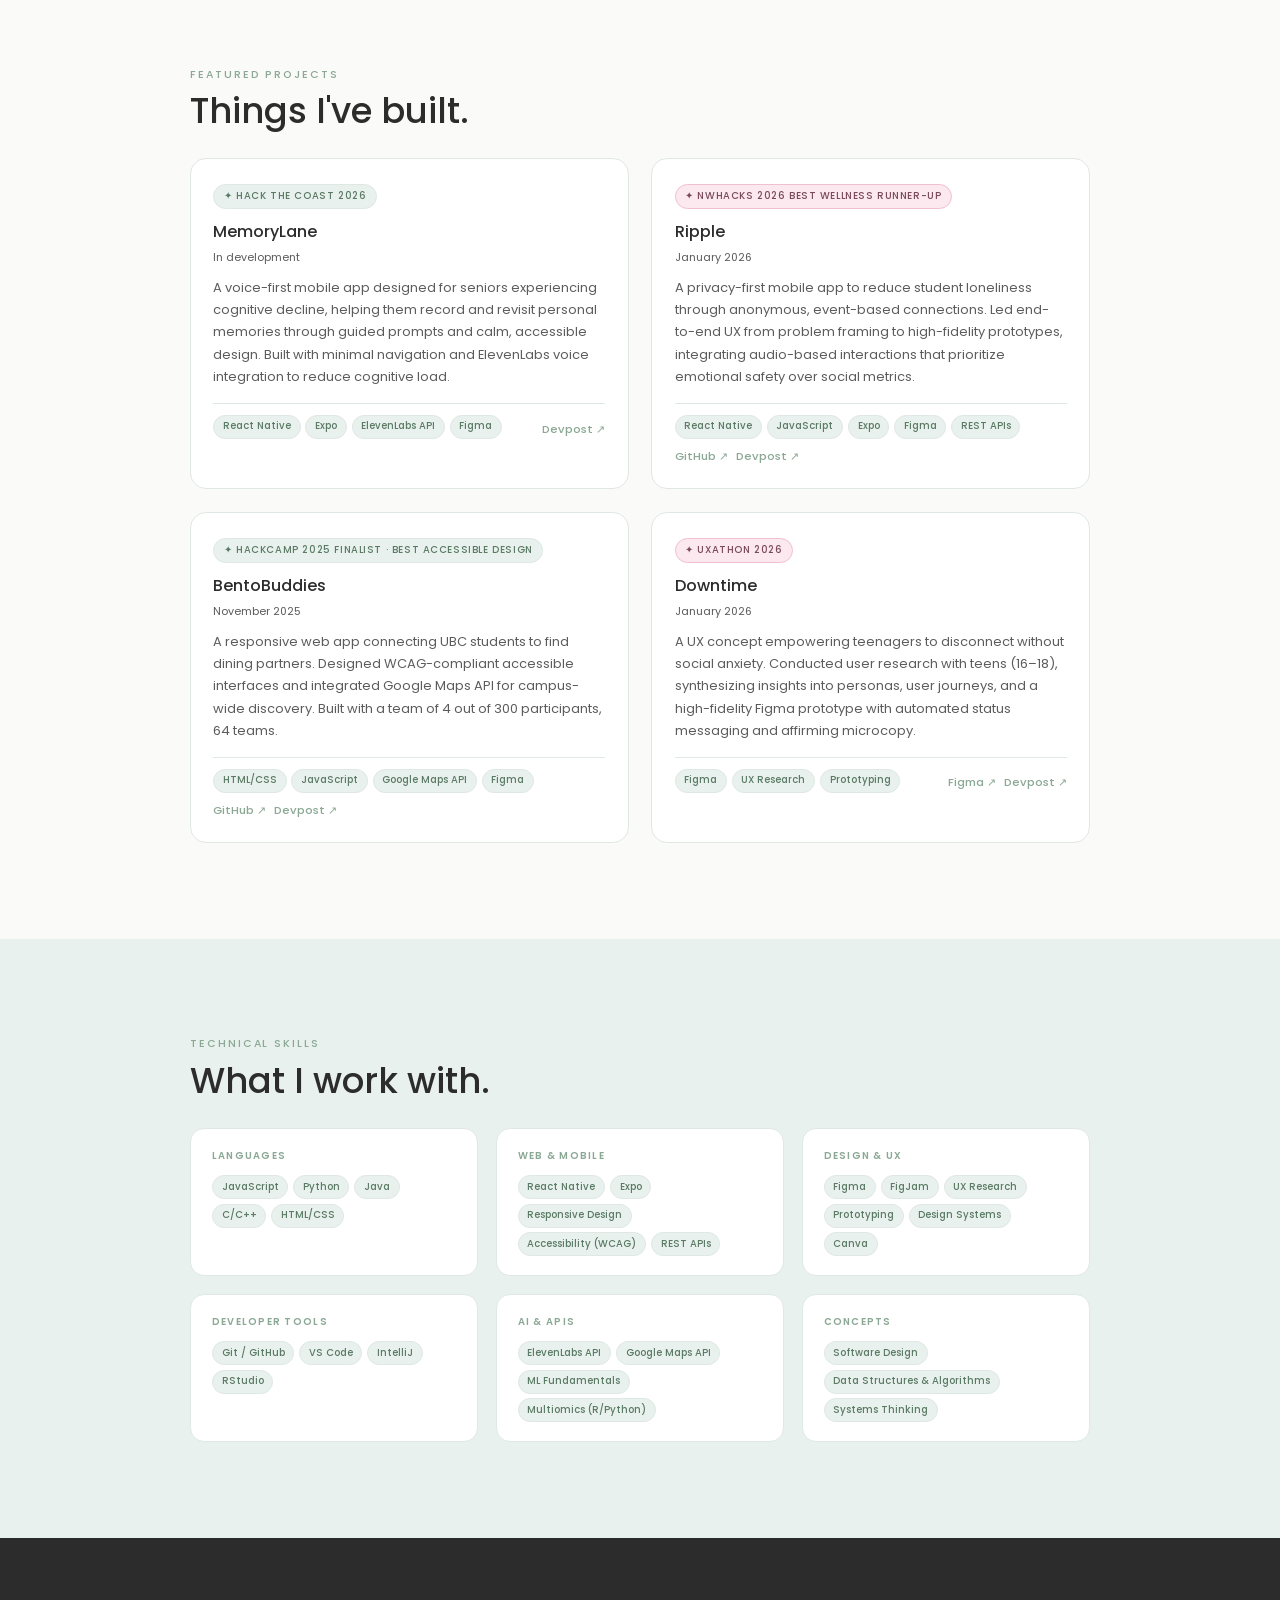
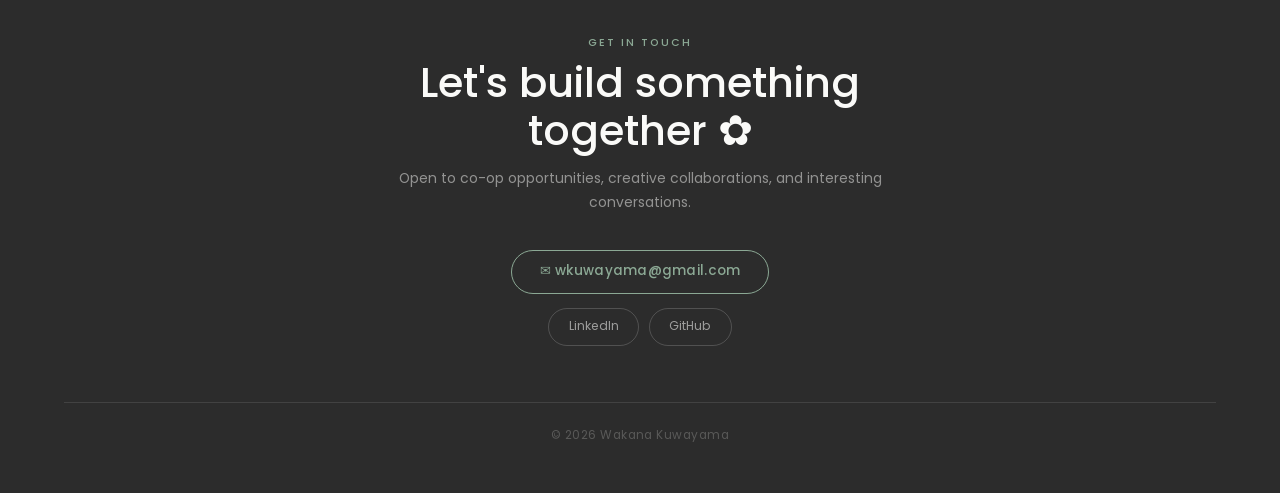
==== commit 91bbca83: "feat: much larger trinkets (300-400px) + lace scallop divider Orchid is now 400px dominant piece; mi" ====
--- a/index.html
+++ b/index.html
@@ -99,14 +99,14 @@
       position: relative;
     }
     .hero-title {
-      font-size: clamp(36px, 5vw, 42px);
+      font-size: clamp(44px, 6vw, 56px);
       font-weight: 600;
       color: var(--sage);
       letter-spacing: -0.01em;
       line-height: 1.1;
     }
     .hero-subtitle {
-      font-size: 15px;
+      font-size: 16px;
       font-weight: 400;
       color: var(--charcoal);
       letter-spacing: 0.01em;
@@ -177,77 +177,88 @@
     @keyframes sway-9  { 0%,100%{transform:translateX(0)    rotate(2deg)   } 50%{transform:translateX(28px)  rotate(-1.5deg)} }
     @keyframes sway-10 { 0%,100%{transform:translateX(0)    rotate(-1.2deg)} 50%{transform:translateX(-25px) rotate(0.8deg) } }
 
-    /* ── Trinket positions — Figma layout (entrance 2.5s) ── */
-
-    /* Fan: 240px, 80px from top, 40px from left */
+    /* ── Trinket positions — MUCH LARGER for full-screen presence ── */
+
+    /* Fan: 300px, top-left hero piece */
     .t1 {
-      width: 240px; top: 80px; left: 40px;
+      width: 300px; top: 60px; left: 30px;
       animation:
         enter-from-topleft     2.5s cubic-bezier(0.25,0.46,0.45,0.94) 0s    forwards,
         sway-1                 4.2s ease-in-out                        2.6s  infinite;
     }
-    /* Earbuds: 120px, 350px from top, left edge */
+    /* Earbuds: 190px, left-center */
     .t2 {
-      width: 120px; top: 350px; left: 15px;
+      width: 190px; top: 330px; left: 10px;
       animation:
         enter-from-left        2.5s cubic-bezier(0.25,0.46,0.45,0.94) 0.1s  forwards,
         sway-2                 3.8s ease-in-out                        2.7s  infinite;
     }
-    /* Bow: 160px, 500px from top, 30px from left */
+    /* Bow: 220px, lower-left */
     .t3 {
-      width: 160px; top: 500px; left: 30px;
+      width: 220px; top: 490px; left: 20px;
       animation:
         enter-from-bottomleft  2.5s cubic-bezier(0.25,0.46,0.45,0.94) 0.15s forwards,
         sway-3                 4.5s ease-in-out                        2.75s infinite;
     }
-    /* Fish: 90px, bottom-center-left */
+    /* Fish: 130px, bottom-center-left */
     .t4 {
-      width: 90px; bottom: 80px; left: calc(50% - 200px);
+      width: 130px; bottom: 70px; left: calc(50% - 220px);
       animation:
         enter-from-bottom      2.5s cubic-bezier(0.25,0.46,0.45,0.94) 0.22s forwards,
         sway-4                 3.5s ease-in-out                        2.82s infinite;
     }
-    /* Crane: 120px, top area right of center */
+    /* Crane: 170px, top right-of-center */
     .t5 {
-      width: 120px; top: 80px; left: calc(50% + 60px);
+      width: 170px; top: 60px; left: calc(50% + 20px);
       animation:
         enter-from-top         2.5s cubic-bezier(0.25,0.46,0.45,0.94) 0.08s forwards,
         sway-5                 4.8s ease-in-out                        2.68s infinite;
     }
-    /* Cat: 140px, center-left ~150px left of title */
+    /* Cat: 190px, center-left flanking title */
     .t6 {
-      width: 140px; top: calc(50% - 80px); left: calc(50% - 280px);
+      width: 190px; top: calc(50% - 100px); left: calc(50% - 320px);
       animation:
         enter-from-left        2.5s cubic-bezier(0.25,0.46,0.45,0.94) 0.05s forwards,
         sway-6                 3.9s ease-in-out                        2.65s infinite;
     }
-    /* Star: 90px, center-right ~100px right of title */
+    /* Star: 150px, center-right of title */
     .t7 {
-      width: 90px; top: calc(50% - 20px); left: calc(50% + 140px);
+      width: 150px; top: calc(50% - 35px); left: calc(50% + 100px);
       animation:
         enter-from-right       2.5s cubic-bezier(0.25,0.46,0.45,0.94) 0.12s forwards,
         sway-7                 3.6s ease-in-out                        2.72s infinite;
     }
-    /* Matcha: 110px, right-center */
+    /* Matcha: 170px, right-center */
     .t8 {
-      width: 110px; top: calc(50% - 30px); right: 60px;
+      width: 170px; top: calc(50% - 50px); right: 40px;
       animation:
         enter-from-right       2.5s cubic-bezier(0.25,0.46,0.45,0.94) 0.18s forwards,
         sway-8                 4.3s ease-in-out                        2.78s infinite;
     }
-    /* Orchid: 320px, top-right — 20px from top, 20px from right */
+    /* Orchid: 400px — HERO PIECE, dominant top-right */
     .t9 {
-      width: 320px; top: 20px; right: 20px;
+      width: 400px; top: 10px; right: 10px;
       animation:
         enter-from-topright    2.5s cubic-bezier(0.25,0.46,0.45,0.94) 0.06s forwards,
         sway-9                 3.7s ease-in-out                        2.66s infinite;
     }
-    /* Miffy: 200px, bottom-right — 30px from bottom, 50px from right */
+    /* Miffy: 300px, large presence bottom-right */
     .t10 {
-      width: 200px; bottom: 30px; right: 50px;
+      width: 300px; bottom: 20px; right: 30px;
       animation:
         enter-from-bottomright 2.5s cubic-bezier(0.25,0.46,0.45,0.94) 0.2s  forwards,
         sway-10                4.6s ease-in-out                        2.8s  infinite;
+    }
+
+    /* ── Lace divider ──────────────────────────────────── */
+    .lace-divider {
+      width: 100%;
+      height: 22px;
+      /* Cream scallops protruding down into the sage-pale about section */
+      background:
+        radial-gradient(circle at 11px 0, var(--cream) 10px, transparent 11px);
+      background-size: 22px 22px;
+      background-color: var(--sage-pale);
     }
 
     /* ── ABOUT ─────────────────────────────────────────── */
@@ -510,17 +521,17 @@
       .pill-nav { bottom: 1rem; padding: 0.4rem 0.55rem; }
       .pill { font-size: 0.68rem; padding: 0.27rem 0.7rem; }
 
-      /* Trinkets — 75% scale on tablet */
-      .t1  { width: 180px; top: 60px;  left: 30px; }
-      .t2  { width: 90px;  top: 263px; left: 11px; }
-      .t3  { width: 120px; top: 375px; left: 22px; }
-      .t4  { width: 68px;  bottom: 60px; }
-      .t5  { width: 90px;  top: 60px; }
-      .t6  { width: 105px; }
-      .t7  { width: 68px;  }
-      .t8  { width: 83px;  right: 45px; }
-      .t9  { width: 240px; top: 15px; right: 15px; }
-      .t10 { width: 150px; bottom: 22px; right: 38px; }
+      /* Trinkets — 65% scale on tablet */
+      .t1  { width: 195px; top: 40px;  left: 20px; }
+      .t2  { width: 124px; top: 215px; left: 7px;  }
+      .t3  { width: 143px; top: 318px; left: 13px; }
+      .t4  { width: 85px;  bottom: 46px; left: calc(50% - 143px); }
+      .t5  { width: 110px; top: 40px;  left: calc(50% + 13px); }
+      .t6  { width: 124px; left: calc(50% - 208px); }
+      .t7  { width: 98px;  left: calc(50% + 65px); }
+      .t8  { width: 110px; right: 26px; }
+      .t9  { width: 260px; top: 7px;  right: 7px;  }
+      .t10 { width: 195px; bottom: 13px; right: 20px; }
     }
 
     /* Mobile sway — reduced to ~14px amplitude */
@@ -544,16 +555,16 @@
       .skills-grid   { grid-template-columns: 1fr; }
       .contact-pills { flex-direction: column; align-items: center; }
 
-      .t1  { width: 144px; top: 48px;  left: 24px; }
-      .t2  { width: 72px;  top: 210px; left: 9px;  }
-      .t3  { width: 96px;  top: 300px; left: 18px; }
-      .t4  { width: 54px;  bottom: 48px; left: calc(50% - 120px); }
-      .t5  { width: 72px;  top: 48px;  left: calc(50% + 36px); }
-      .t6  { width: 84px;  }
-      .t7  { width: 54px;  }
+      .t1  { width: 150px; top: 36px;  left: 16px; }
+      .t2  { width: 95px;  top: 170px; left: 6px;  }
+      .t3  { width: 110px; top: 260px; left: 10px; }
+      .t4  { width: 65px;  bottom: 36px; left: calc(50% - 110px); }
+      .t5  { width: 85px;  top: 36px;  left: calc(50% + 10px); }
+      .t6  { width: 95px;  left: calc(50% - 160px); }
+      .t7  { width: 75px;  left: calc(50% + 50px); }
       .t8  { display: none; }
-      .t9  { width: 192px; top: 12px;  right: 12px; }
-      .t10 { width: 120px; bottom: 18px; right: 30px; }
+      .t9  { width: 200px; top: 8px;   right: 8px;  }
+      .t10 { width: 150px; bottom: 12px; right: 16px; }
     }
   </style>
 </head>
@@ -590,6 +601,8 @@
   </div>
 
 </section>
+
+<div class="lace-divider" aria-hidden="true"></div>
 
 <!-- ─── ABOUT ───────────────────────────────────────────── -->
 <section class="about" id="about">
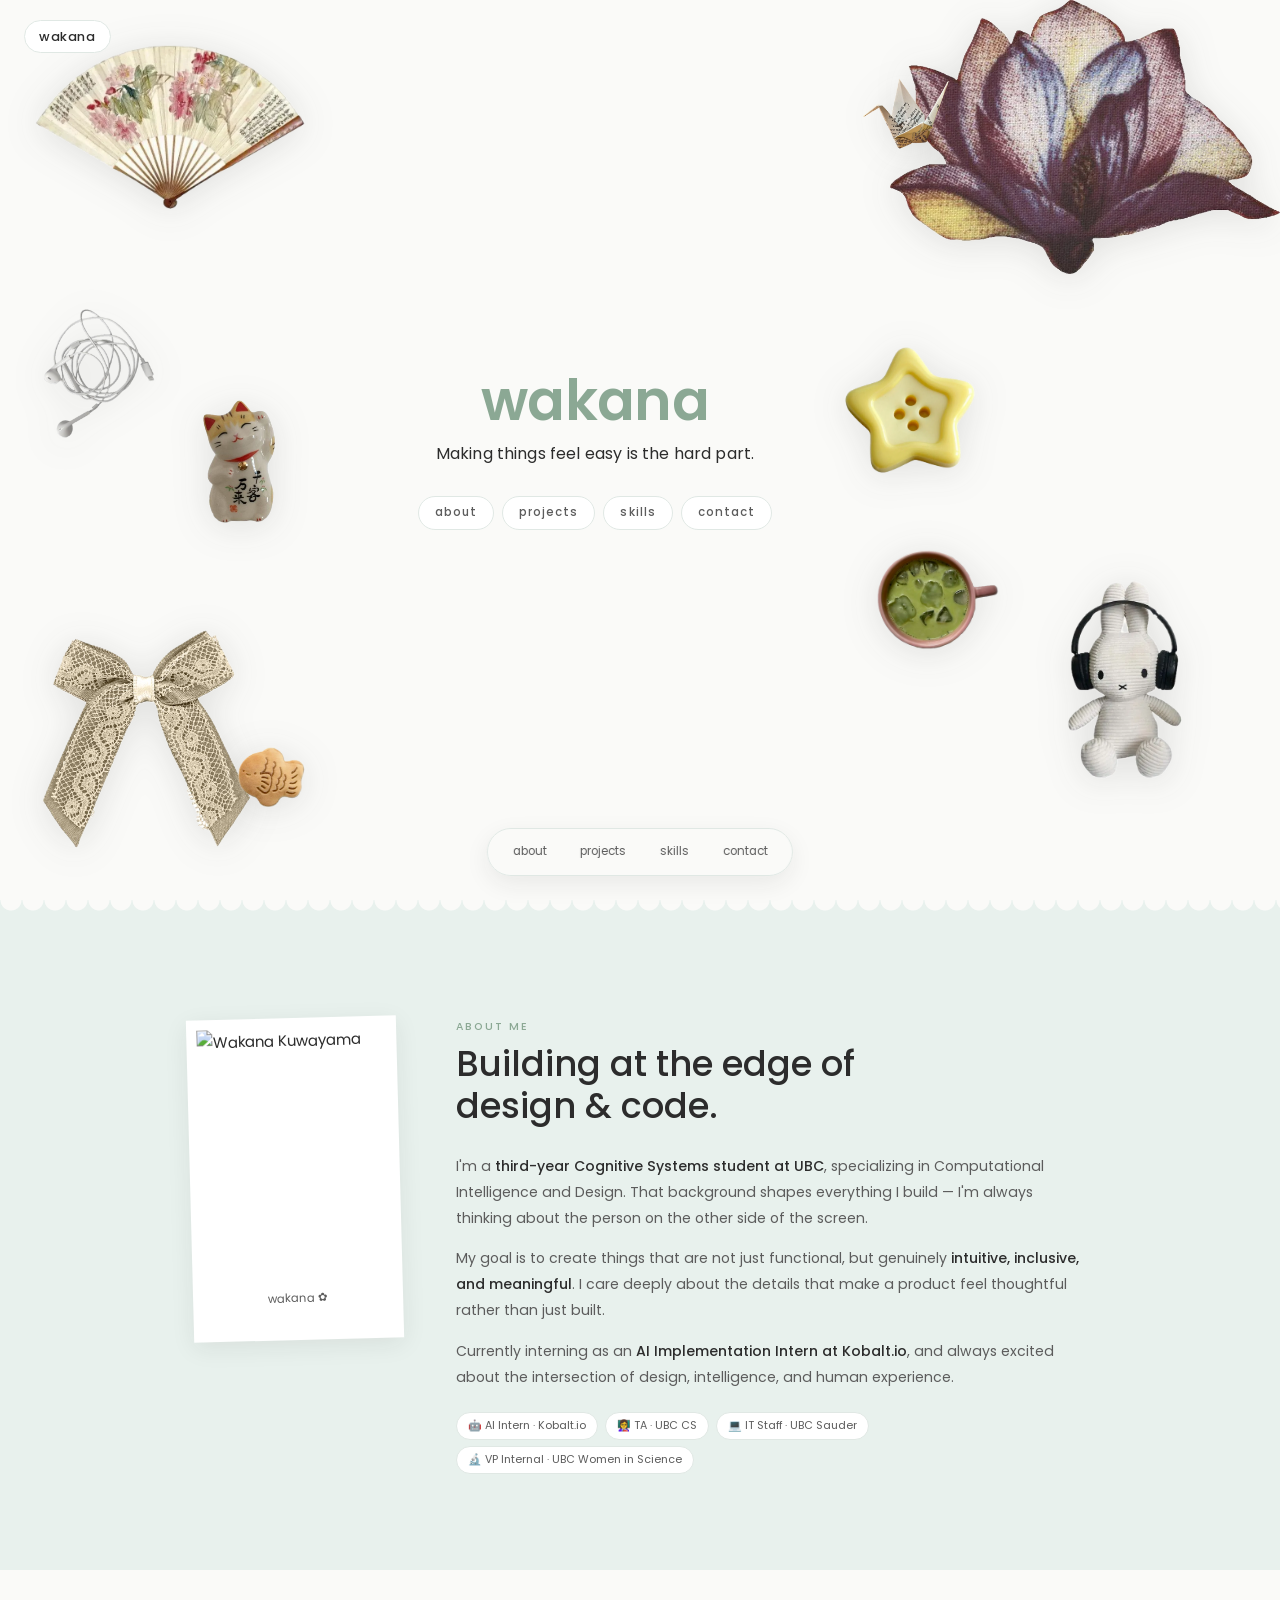
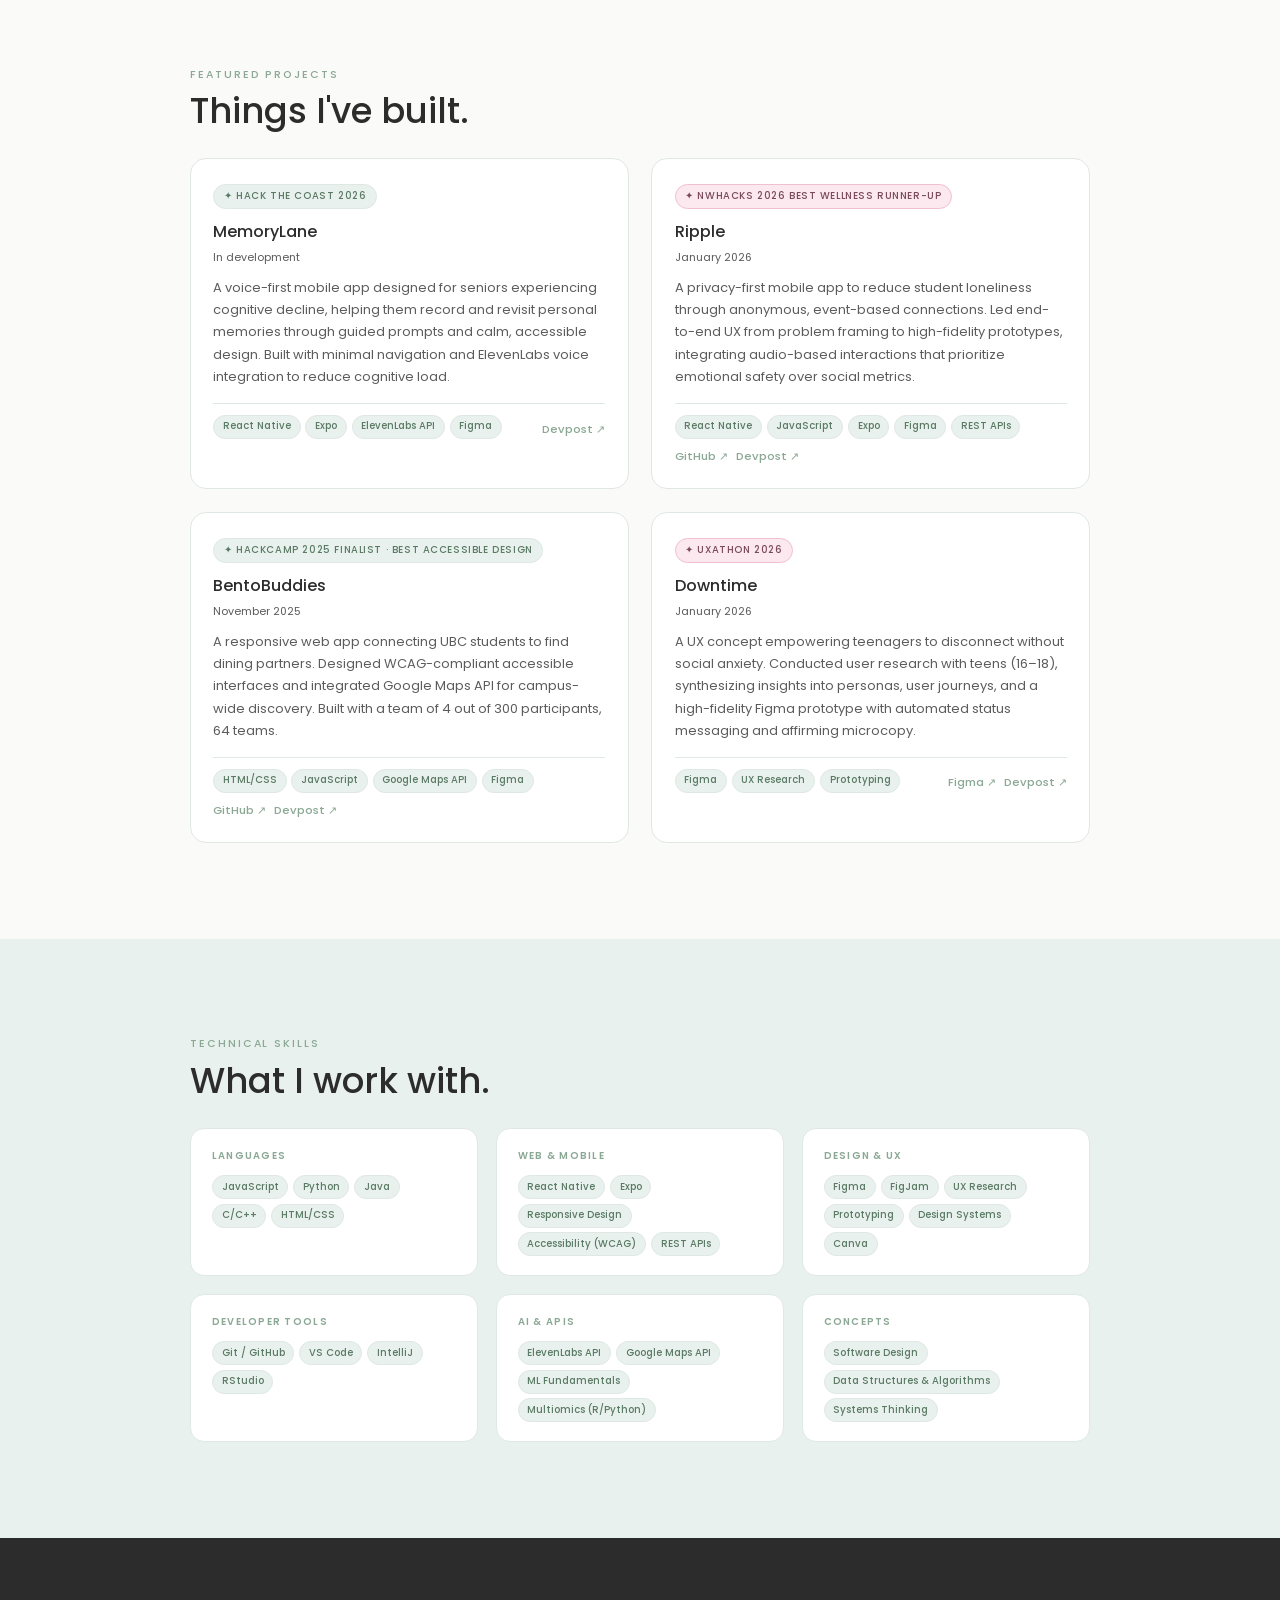
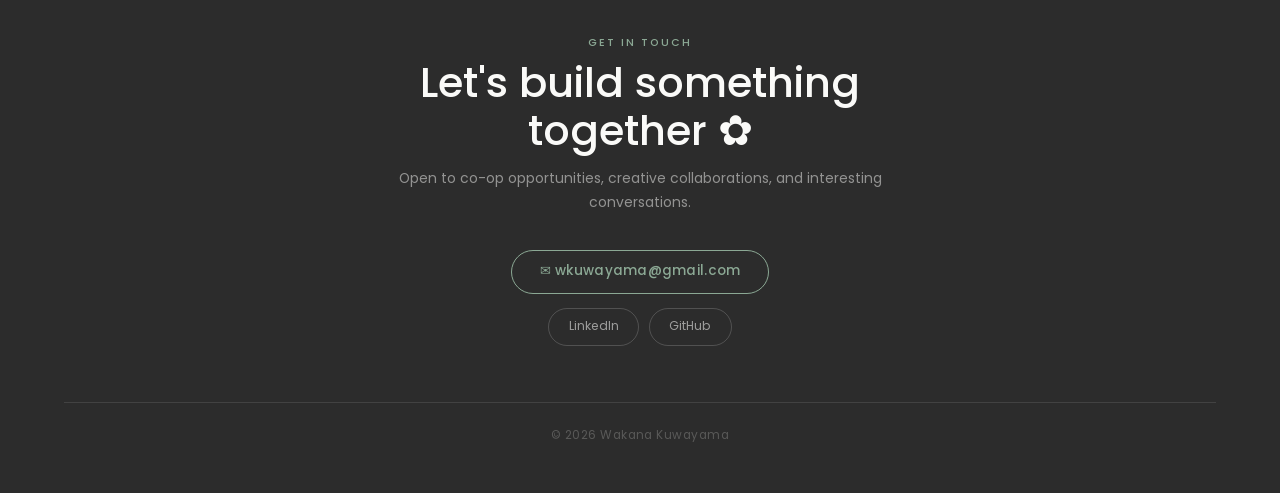
==== commit dec704cf: "feat: clustered hero layout — left/right groups flanking centered title Replaced scattered absolute " ====
--- a/index.html
+++ b/index.html
@@ -84,26 +84,48 @@
     .pill.active { background: var(--sage); color: var(--white); }
 
     /* ── HERO ──────────────────────────────────────────── */
+    /* Three-column flex: [LEFT CLUSTER] [TITLE] [RIGHT CLUSTER] */
     .hero {
       position: relative;
       min-height: 100vh;
       display: flex;
       align-items: center;
-      justify-content: center;
       background: var(--cream);
       overflow: hidden;
     }
+
+    /* Cluster columns — full hero height, fixed width */
+    .hero-cluster {
+      position: relative;
+      align-self: stretch;
+      flex-shrink: 0;
+    }
+    .hero-cluster--left  { width: 370px; }
+    .hero-cluster--right { width: 460px; }
+
+    /* Center title column — grows to fill remaining space */
     .hero-center {
+      flex: 1;
+      min-width: 200px;
       text-align: center;
       z-index: 10;
       position: relative;
     }
+
+    /* ── Hero text — fades in as trinkets arrive */
+    @keyframes title-appear {
+      0%   { opacity: 0; transform: translateY(10px); }
+      100% { opacity: 1; transform: translateY(0); }
+    }
+
     .hero-title {
       font-size: clamp(44px, 6vw, 56px);
       font-weight: 600;
       color: var(--sage);
       letter-spacing: -0.01em;
       line-height: 1.1;
+      opacity: 0;
+      animation: title-appear 0.8s ease-out 0.9s forwards;
     }
     .hero-subtitle {
       font-size: 16px;
@@ -111,19 +133,48 @@
       color: var(--charcoal);
       letter-spacing: 0.01em;
       margin-top: 0.5rem;
+      opacity: 0;
+      animation: title-appear 0.8s ease-out 1.05s forwards;
+    }
+
+    /* ── Hero nav — centered links below subtitle */
+    .hero-nav {
+      display: flex;
+      gap: 0.5rem;
+      justify-content: center;
+      flex-wrap: wrap;
+      margin-top: 1.8rem;
+      opacity: 0;
+      animation: title-appear 0.8s ease-out 1.2s forwards;
+    }
+    .hero-nav a {
+      font-size: 0.72rem;
+      font-weight: 500;
+      letter-spacing: 0.09em;
+      color: var(--charcoal-soft);
+      text-decoration: none;
+      padding: 0.38rem 1rem;
+      border: 1.5px solid var(--border);
+      border-radius: 100px;
+      background: var(--white);
+      transition: all 0.2s ease;
+    }
+    .hero-nav a:hover {
+      background: var(--sage);
+      color: var(--white);
+      border-color: var(--sage);
     }
 
     /* ── Trinkets base ─────────────────────────────────── */
     .trinket {
       position: absolute;
       z-index: 5;
-      /* Hidden by default; animations reveal them */
       opacity: 0;
     }
     .trinket img {
       width: 100%;
-      height: 100%;
-      object-fit: contain;
+      height: auto;
+      display: block;
       filter: drop-shadow(0 4px 18px var(--shadow-med));
       transition: filter 0.3s ease;
     }
@@ -132,122 +183,101 @@
     }
 
     /* ── Entrance keyframes ─────────────────────────────── */
-    @keyframes enter-from-topleft {
-      0%   { opacity: 0; transform: translate(-900px, -500px) scale(0.5) rotate(-15deg); }
-      100% { opacity: 1; transform: translate(0, 0) scale(1) rotate(0deg); }
-    }
-    @keyframes enter-from-topright {
-      0%   { opacity: 0; transform: translate(900px, -500px) scale(0.5) rotate(15deg); }
-      100% { opacity: 1; transform: translate(0, 0) scale(1) rotate(0deg); }
-    }
-    @keyframes enter-from-bottomleft {
-      0%   { opacity: 0; transform: translate(-900px, 500px) scale(0.5) rotate(-10deg); }
-      100% { opacity: 1; transform: translate(0, 0) scale(1) rotate(0deg); }
-    }
-    @keyframes enter-from-bottomright {
-      0%   { opacity: 0; transform: translate(900px, 500px) scale(0.5) rotate(10deg); }
-      100% { opacity: 1; transform: translate(0, 0) scale(1) rotate(0deg); }
-    }
+    /* Left cluster enters from left; right cluster from right */
     @keyframes enter-from-left {
-      0%   { opacity: 0; transform: translate(-1100px, 0) scale(0.5); }
+      0%   { opacity: 0; transform: translate(-900px, 0) scale(0.7); }
       100% { opacity: 1; transform: translate(0, 0) scale(1); }
     }
     @keyframes enter-from-right {
-      0%   { opacity: 0; transform: translate(1100px, 0) scale(0.5); }
+      0%   { opacity: 0; transform: translate(900px, 0) scale(0.7); }
       100% { opacity: 1; transform: translate(0, 0) scale(1); }
     }
-    @keyframes enter-from-top {
-      0%   { opacity: 0; transform: translate(0, -700px) scale(0.5); }
-      100% { opacity: 1; transform: translate(0, 0) scale(1); }
-    }
-    @keyframes enter-from-bottom {
-      0%   { opacity: 0; transform: translate(0, 700px) scale(0.5); }
-      100% { opacity: 1; transform: translate(0, 0) scale(1); }
-    }
-
-    /* ── Sway keyframes (25–35px amplitude) ───────────── */
-    @keyframes sway-1  { 0%,100%{transform:translateX(0)    rotate(-1deg)  } 50%{transform:translateX(30px)  rotate(1.2deg) } }
-    @keyframes sway-2  { 0%,100%{transform:translateX(0)    rotate(1.5deg) } 50%{transform:translateX(-28px) rotate(-1deg)  } }
-    @keyframes sway-3  { 0%,100%{transform:translateX(0)    rotate(-2deg)  } 50%{transform:translateX(25px)  rotate(1.8deg) } }
-    @keyframes sway-4  { 0%,100%{transform:translateX(0)    rotate(0.5deg) } 50%{transform:translateX(-32px) rotate(-2deg)  } }
-    @keyframes sway-5  { 0%,100%{transform:translateX(0)    rotate(2deg)   } 50%{transform:translateX(28px)  rotate(-1deg)  } }
-    @keyframes sway-6  { 0%,100%{transform:translateX(0)    rotate(-1.5deg)} 50%{transform:translateX(-26px) rotate(1deg)   } }
-    @keyframes sway-7  { 0%,100%{transform:translateX(0)    rotate(1deg)   } 50%{transform:translateX(35px)  rotate(-2deg)  } }
-    @keyframes sway-8  { 0%,100%{transform:translateX(0)    rotate(-0.5deg)} 50%{transform:translateX(-30px) rotate(1.5deg) } }
-    @keyframes sway-9  { 0%,100%{transform:translateX(0)    rotate(2deg)   } 50%{transform:translateX(28px)  rotate(-1.5deg)} }
-    @keyframes sway-10 { 0%,100%{transform:translateX(0)    rotate(-1.2deg)} 50%{transform:translateX(-25px) rotate(0.8deg) } }
-
-    /* ── Trinket positions — MUCH LARGER for full-screen presence ── */
-
-    /* Fan: 300px, top-left hero piece */
-    .t1 {
-      width: 300px; top: 60px; left: 30px;
-      animation:
-        enter-from-topleft     2.5s cubic-bezier(0.25,0.46,0.45,0.94) 0s    forwards,
-        sway-1                 4.2s ease-in-out                        2.6s  infinite;
-    }
-    /* Earbuds: 190px, left-center */
-    .t2 {
-      width: 190px; top: 330px; left: 10px;
-      animation:
-        enter-from-left        2.5s cubic-bezier(0.25,0.46,0.45,0.94) 0.1s  forwards,
-        sway-2                 3.8s ease-in-out                        2.7s  infinite;
-    }
-    /* Bow: 220px, lower-left */
-    .t3 {
-      width: 220px; top: 490px; left: 20px;
-      animation:
-        enter-from-bottomleft  2.5s cubic-bezier(0.25,0.46,0.45,0.94) 0.15s forwards,
-        sway-3                 4.5s ease-in-out                        2.75s infinite;
-    }
-    /* Fish: 130px, bottom-center-left */
-    .t4 {
-      width: 130px; bottom: 70px; left: calc(50% - 220px);
-      animation:
-        enter-from-bottom      2.5s cubic-bezier(0.25,0.46,0.45,0.94) 0.22s forwards,
-        sway-4                 3.5s ease-in-out                        2.82s infinite;
-    }
-    /* Crane: 170px, top right-of-center */
-    .t5 {
-      width: 170px; top: 60px; left: calc(50% + 20px);
-      animation:
-        enter-from-top         2.5s cubic-bezier(0.25,0.46,0.45,0.94) 0.08s forwards,
-        sway-5                 4.8s ease-in-out                        2.68s infinite;
-    }
-    /* Cat: 190px, center-left flanking title */
-    .t6 {
-      width: 190px; top: calc(50% - 100px); left: calc(50% - 320px);
-      animation:
-        enter-from-left        2.5s cubic-bezier(0.25,0.46,0.45,0.94) 0.05s forwards,
-        sway-6                 3.9s ease-in-out                        2.65s infinite;
-    }
-    /* Star: 150px, center-right of title */
-    .t7 {
-      width: 150px; top: calc(50% - 35px); left: calc(50% + 100px);
-      animation:
-        enter-from-right       2.5s cubic-bezier(0.25,0.46,0.45,0.94) 0.12s forwards,
-        sway-7                 3.6s ease-in-out                        2.72s infinite;
-    }
-    /* Matcha: 170px, right-center */
-    .t8 {
-      width: 170px; top: calc(50% - 50px); right: 40px;
-      animation:
-        enter-from-right       2.5s cubic-bezier(0.25,0.46,0.45,0.94) 0.18s forwards,
-        sway-8                 4.3s ease-in-out                        2.78s infinite;
-    }
-    /* Orchid: 400px — HERO PIECE, dominant top-right */
-    .t9 {
-      width: 400px; top: 10px; right: 10px;
-      animation:
-        enter-from-topright    2.5s cubic-bezier(0.25,0.46,0.45,0.94) 0.06s forwards,
-        sway-9                 3.7s ease-in-out                        2.66s infinite;
-    }
-    /* Miffy: 300px, large presence bottom-right */
-    .t10 {
-      width: 300px; bottom: 20px; right: 30px;
-      animation:
-        enter-from-bottomright 2.5s cubic-bezier(0.25,0.46,0.45,0.94) 0.2s  forwards,
-        sway-10                4.6s ease-in-out                        2.8s  infinite;
+
+    /* ── Sway keyframes (25–32px amplitude) ───────────── */
+    @keyframes sway-1  { 0%,100%{transform:translateX(0)    rotate(-1deg)  } 50%{transform:translateX(28px)  rotate(1.2deg) } }
+    @keyframes sway-2  { 0%,100%{transform:translateX(0)    rotate(1.5deg) } 50%{transform:translateX(-26px) rotate(-1deg)  } }
+    @keyframes sway-3  { 0%,100%{transform:translateX(0)    rotate(-2deg)  } 50%{transform:translateX(24px)  rotate(1.8deg) } }
+    @keyframes sway-4  { 0%,100%{transform:translateX(0)    rotate(0.5deg) } 50%{transform:translateX(-30px) rotate(-2deg)  } }
+    @keyframes sway-5  { 0%,100%{transform:translateX(0)    rotate(2deg)   } 50%{transform:translateX(26px)  rotate(-1deg)  } }
+    @keyframes sway-6  { 0%,100%{transform:translateX(0)    rotate(-1.5deg)} 50%{transform:translateX(-24px) rotate(1deg)   } }
+    @keyframes sway-7  { 0%,100%{transform:translateX(0)    rotate(1deg)   } 50%{transform:translateX(32px)  rotate(-2deg)  } }
+    @keyframes sway-8  { 0%,100%{transform:translateX(0)    rotate(-0.5deg)} 50%{transform:translateX(-28px) rotate(1.5deg) } }
+    @keyframes sway-9  { 0%,100%{transform:translateX(0)    rotate(2deg)   } 50%{transform:translateX(26px)  rotate(-1.5deg)} }
+    @keyframes sway-10 { 0%,100%{transform:translateX(0)    rotate(-1.2deg)} 50%{transform:translateX(-24px) rotate(0.8deg) } }
+
+    /* ── LEFT CLUSTER: fan · earbuds · cat · bow · fish ── */
+    /* Items stagger left, distributed top-to-bottom in zigzag */
+
+    .lc-fan {
+      width: 300px; top: 3%; left: 20px;
+      animation:
+        enter-from-left 2.5s cubic-bezier(0.25,0.46,0.45,0.94) 0s    forwards,
+        sway-1          4.2s ease-in-out                        2.6s  infinite;
+    }
+    .lc-earbuds {
+      width: 175px; top: 26%; left: 4px;
+      z-index: 6;
+      animation:
+        enter-from-left 2.5s cubic-bezier(0.25,0.46,0.45,0.94) 0.1s  forwards,
+        sway-2          3.8s ease-in-out                        2.7s  infinite;
+    }
+    .lc-cat {
+      width: 185px; top: 40%; left: 148px;
+      animation:
+        enter-from-left 2.5s cubic-bezier(0.25,0.46,0.45,0.94) 0.2s  forwards,
+        sway-3          4.5s ease-in-out                        2.8s  infinite;
+    }
+    .lc-bow {
+      width: 215px; top: 67%; left: 40px;
+      animation:
+        enter-from-left 2.5s cubic-bezier(0.25,0.46,0.45,0.94) 0.3s  forwards,
+        sway-4          3.5s ease-in-out                        2.9s  infinite;
+    }
+    .lc-fish {
+      width: 120px; bottom: 7%; left: 210px;
+      z-index: 6;
+      animation:
+        enter-from-left 2.5s cubic-bezier(0.25,0.46,0.45,0.94) 0.4s  forwards,
+        sway-5          4.8s ease-in-out                        3.0s  infinite;
+    }
+
+    /* ── RIGHT CLUSTER: orchid · crane · star · matcha · miffy ── */
+    /* Orchid dominates top-right; others fill left column of cluster */
+
+    .rc-orchid {
+      width: 390px; top: 0; right: 0;
+      z-index: 4;
+      animation:
+        enter-from-right 2.5s cubic-bezier(0.25,0.46,0.45,0.94) 0s    forwards,
+        sway-6           3.7s ease-in-out                        2.6s  infinite;
+    }
+    .rc-crane {
+      width: 165px; top: 4%; left: 10px;
+      z-index: 6;
+      animation:
+        enter-from-right 2.5s cubic-bezier(0.25,0.46,0.45,0.94) 0.1s  forwards,
+        sway-7           4.8s ease-in-out                        2.7s  infinite;
+    }
+    .rc-star {
+      width: 140px; top: 38%; left: 20px;
+      z-index: 6;
+      animation:
+        enter-from-right 2.5s cubic-bezier(0.25,0.46,0.45,0.94) 0.2s  forwards,
+        sway-8           3.6s ease-in-out                        2.8s  infinite;
+    }
+    .rc-matcha {
+      width: 155px; top: 58%; left: 40px;
+      z-index: 6;
+      animation:
+        enter-from-right 2.5s cubic-bezier(0.25,0.46,0.45,0.94) 0.3s  forwards,
+        sway-9           4.3s ease-in-out                        2.9s  infinite;
+    }
+    .rc-miffy {
+      width: 290px; bottom: 3%; right: 10px;
+      z-index: 5;
+      animation:
+        enter-from-right 2.5s cubic-bezier(0.25,0.46,0.45,0.94) 0.4s  forwards,
+        sway-10          4.6s ease-in-out                        3.0s  infinite;
     }
 
     /* ── Lace divider ──────────────────────────────────── */
@@ -521,17 +551,19 @@
       .pill-nav { bottom: 1rem; padding: 0.4rem 0.55rem; }
       .pill { font-size: 0.68rem; padding: 0.27rem 0.7rem; }
 
-      /* Trinkets — 65% scale on tablet */
-      .t1  { width: 195px; top: 40px;  left: 20px; }
-      .t2  { width: 124px; top: 215px; left: 7px;  }
-      .t3  { width: 143px; top: 318px; left: 13px; }
-      .t4  { width: 85px;  bottom: 46px; left: calc(50% - 143px); }
-      .t5  { width: 110px; top: 40px;  left: calc(50% + 13px); }
-      .t6  { width: 124px; left: calc(50% - 208px); }
-      .t7  { width: 98px;  left: calc(50% + 65px); }
-      .t8  { width: 110px; right: 26px; }
-      .t9  { width: 260px; top: 7px;  right: 7px;  }
-      .t10 { width: 195px; bottom: 13px; right: 20px; }
+      /* Clusters — 70% scale on tablet */
+      .hero-cluster--left  { width: 260px; }
+      .hero-cluster--right { width: 330px; }
+      .lc-fan    { width: 210px; top: 3%;  left: 14px; }
+      .lc-earbuds{ width: 125px; top: 26%; left: 3px;  }
+      .lc-cat    { width: 130px; top: 40%; left: 104px; }
+      .lc-bow    { width: 150px; top: 67%; left: 28px; }
+      .lc-fish   { width: 84px;  bottom: 7%; left: 148px; }
+      .rc-orchid { width: 280px; top: 0; right: 0; }
+      .rc-crane  { width: 116px; top: 4%; left: 7px;  }
+      .rc-star   { width: 98px;  top: 38%; left: 14px; }
+      .rc-matcha { width: 109px; top: 58%; left: 28px; }
+      .rc-miffy  { width: 203px; bottom: 3%; right: 7px; }
     }
 
     /* Mobile sway — reduced to ~14px amplitude */
@@ -548,23 +580,15 @@
       @keyframes sway-10 { 0%,100%{transform:translateX(0)    rotate(-0.9deg)} 50%{transform:translateX(-12px) rotate(0.7deg) } }
     }
 
-    /* Mobile — 60% scale, positions adjusted to maintain Figma composition */
+    /* Mobile — hide clusters, title-only hero */
     @media (max-width: 540px) {
-      .hero-title    { font-size: 30px; }
-      .hero-subtitle { font-size: 13px; }
+      .hero { justify-content: center; min-height: 60vh; }
+      .hero-cluster { display: none; }
+      .hero-center { width: 100%; padding: 0 2rem; }
+      .hero-title    { font-size: 38px; }
+      .hero-subtitle { font-size: 14px; }
       .skills-grid   { grid-template-columns: 1fr; }
       .contact-pills { flex-direction: column; align-items: center; }
-
-      .t1  { width: 150px; top: 36px;  left: 16px; }
-      .t2  { width: 95px;  top: 170px; left: 6px;  }
-      .t3  { width: 110px; top: 260px; left: 10px; }
-      .t4  { width: 65px;  bottom: 36px; left: calc(50% - 110px); }
-      .t5  { width: 85px;  top: 36px;  left: calc(50% + 10px); }
-      .t6  { width: 95px;  left: calc(50% - 160px); }
-      .t7  { width: 75px;  left: calc(50% + 50px); }
-      .t8  { display: none; }
-      .t9  { width: 200px; top: 8px;   right: 8px;  }
-      .t10 { width: 150px; bottom: 12px; right: 16px; }
     }
   </style>
 </head>
@@ -584,20 +608,34 @@
 <!-- ─── HERO ────────────────────────────────────────────── -->
 <section class="hero" id="home">
 
-  <div class="trinket t1"><img src="assets/trinkets/fan.png"     alt=""></div>
-  <div class="trinket t2"><img src="assets/trinkets/earbuds.png" alt=""></div>
-  <div class="trinket t3"><img src="assets/trinkets/bow.png"     alt=""></div>
-  <div class="trinket t4"><img src="assets/trinkets/fish.png"    alt=""></div>
-  <div class="trinket t5"><img src="assets/trinkets/crane.png"   alt=""></div>
-  <div class="trinket t6"><img src="assets/trinkets/cat.png"     alt=""></div>
-  <div class="trinket t7"><img src="assets/trinkets/star.png"    alt=""></div>
-  <div class="trinket t8"><img src="assets/trinkets/matcha.png"  alt=""></div>
-  <div class="trinket t9"><img src="assets/trinkets/orchid.png"  alt=""></div>
-  <div class="trinket t10"><img src="assets/trinkets/miffy.png"  alt=""></div>
-
+  <!-- Left cluster: fan · earbuds · cat · bow · fish -->
+  <div class="hero-cluster hero-cluster--left">
+    <div class="trinket lc-fan"><img src="assets/trinkets/fan.png" alt=""></div>
+    <div class="trinket lc-earbuds"><img src="assets/trinkets/earbuds.png" alt=""></div>
+    <div class="trinket lc-cat"><img src="assets/trinkets/cat.png" alt=""></div>
+    <div class="trinket lc-bow"><img src="assets/trinkets/bow.png" alt=""></div>
+    <div class="trinket lc-fish"><img src="assets/trinkets/fish.png" alt=""></div>
+  </div>
+
+  <!-- Center: title · subtitle · nav links -->
   <div class="hero-center">
     <h1 class="hero-title">wakana</h1>
     <p class="hero-subtitle">Making things feel easy is the hard part.</p>
+    <nav class="hero-nav">
+      <a href="#about">about</a>
+      <a href="#projects">projects</a>
+      <a href="#skills">skills</a>
+      <a href="#contact">contact</a>
+    </nav>
+  </div>
+
+  <!-- Right cluster: orchid · crane · star · matcha · miffy -->
+  <div class="hero-cluster hero-cluster--right">
+    <div class="trinket rc-orchid"><img src="assets/trinkets/orchid.png" alt=""></div>
+    <div class="trinket rc-crane"><img src="assets/trinkets/crane.png" alt=""></div>
+    <div class="trinket rc-star"><img src="assets/trinkets/star.png" alt=""></div>
+    <div class="trinket rc-matcha"><img src="assets/trinkets/matcha.png" alt=""></div>
+    <div class="trinket rc-miffy"><img src="assets/trinkets/miffy.png" alt=""></div>
   </div>
 
 </section>
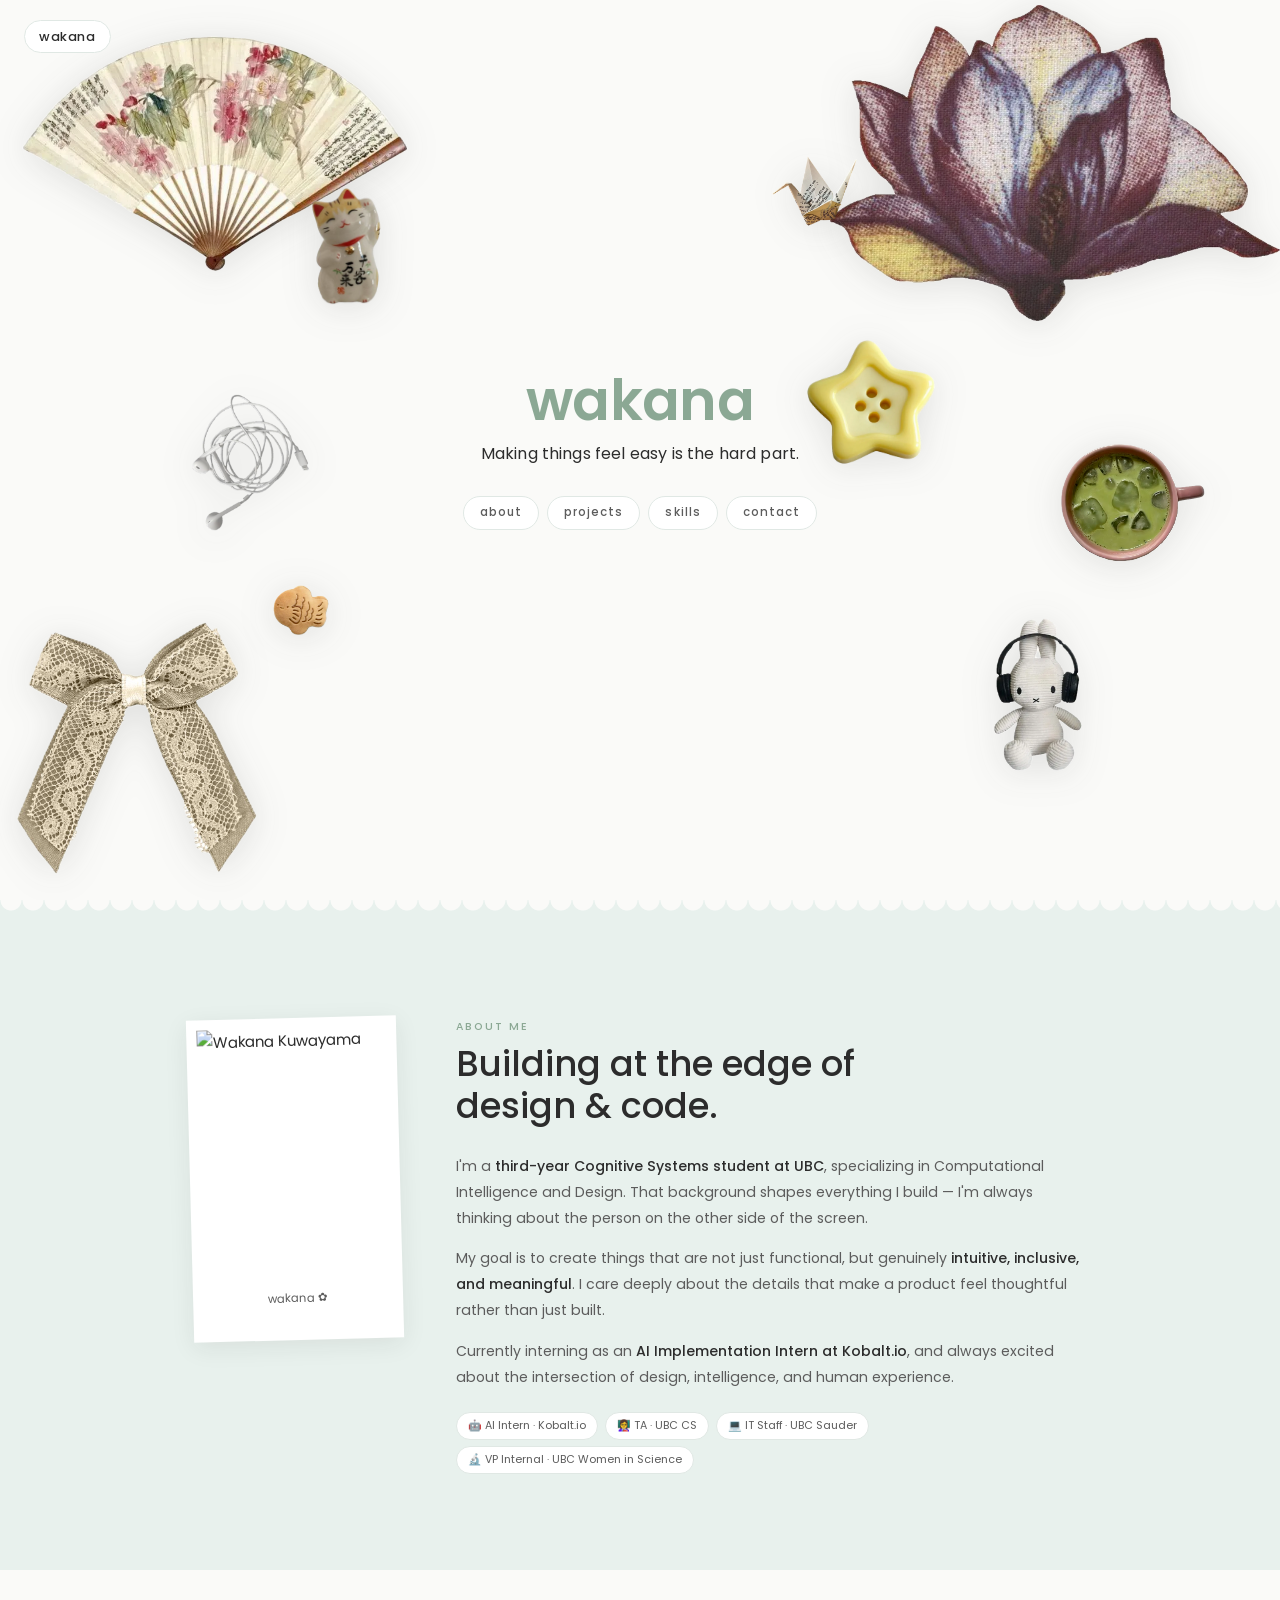
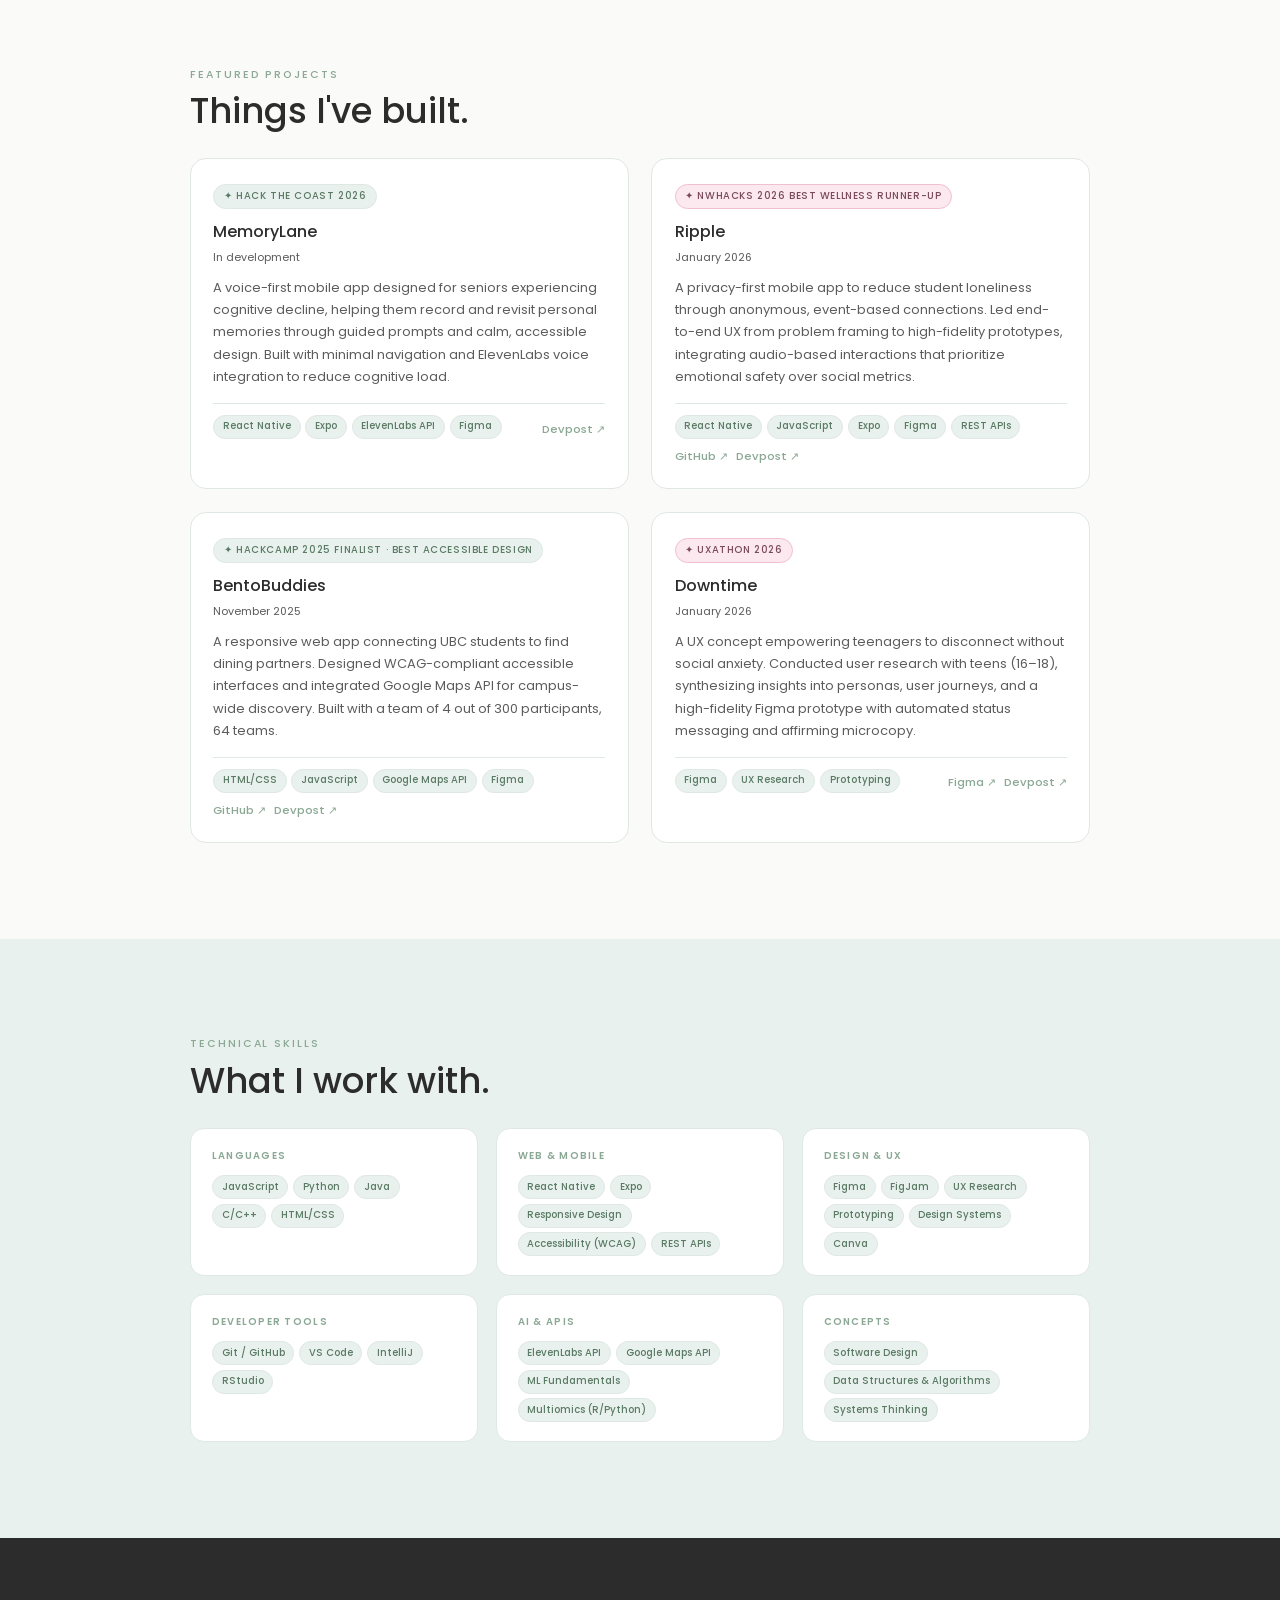
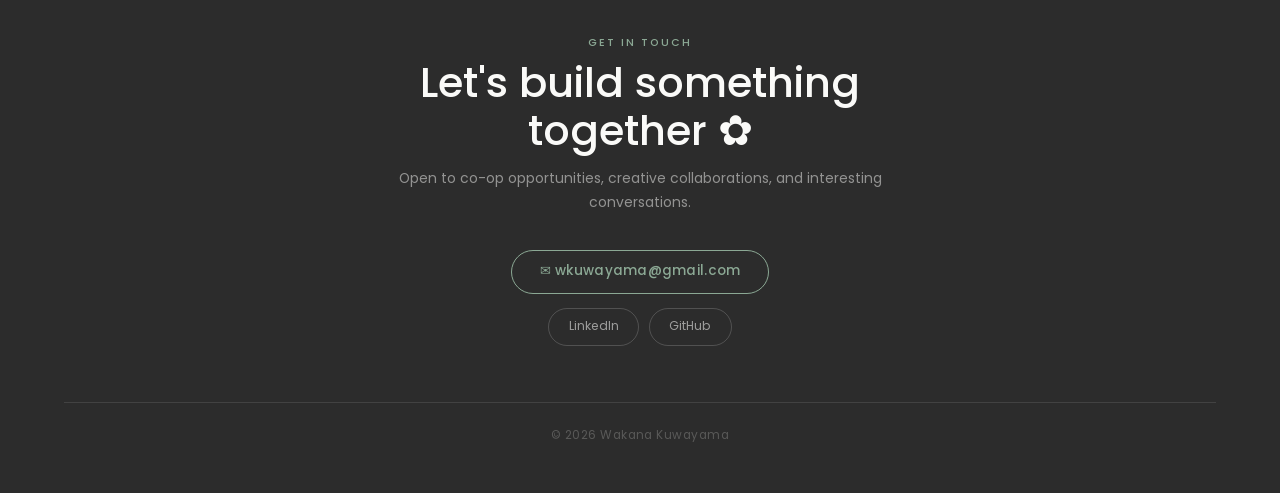
==== commit daa9de1c: "feat: match Figma mockup precisely — absolute-positioned trinkets, hide pill-nav on hero Replaced cl" ====
--- a/index.html
+++ b/index.html
@@ -70,6 +70,12 @@
       border: 1.5px solid var(--border);
       box-shadow: 0 8px 24px var(--shadow-soft);
       z-index: 200;
+      transition: opacity 0.35s ease, transform 0.35s ease;
+    }
+    .pill-nav--hidden {
+      opacity: 0;
+      pointer-events: none;
+      transform: translateX(-50%) translateY(14px);
     }
     .pill {
       font-size: 0.73rem;
@@ -84,29 +90,16 @@
     .pill.active { background: var(--sage); color: var(--white); }
 
     /* ── HERO ──────────────────────────────────────────── */
-    /* Three-column flex: [LEFT CLUSTER] [TITLE] [RIGHT CLUSTER] */
     .hero {
       position: relative;
       min-height: 100vh;
       display: flex;
       align-items: center;
+      justify-content: center;
       background: var(--cream);
       overflow: hidden;
     }
-
-    /* Cluster columns — full hero height, fixed width */
-    .hero-cluster {
-      position: relative;
-      align-self: stretch;
-      flex-shrink: 0;
-    }
-    .hero-cluster--left  { width: 370px; }
-    .hero-cluster--right { width: 460px; }
-
-    /* Center title column — grows to fill remaining space */
     .hero-center {
-      flex: 1;
-      min-width: 200px;
       text-align: center;
       z-index: 10;
       position: relative;
@@ -183,7 +176,6 @@
     }
 
     /* ── Entrance keyframes ─────────────────────────────── */
-    /* Left cluster enters from left; right cluster from right */
     @keyframes enter-from-left {
       0%   { opacity: 0; transform: translate(-900px, 0) scale(0.7); }
       100% { opacity: 1; transform: translate(0, 0) scale(1); }
@@ -193,7 +185,7 @@
       100% { opacity: 1; transform: translate(0, 0) scale(1); }
     }
 
-    /* ── Sway keyframes (25–32px amplitude) ───────────── */
+    /* ── Sway keyframes (25–30px amplitude) ───────────── */
     @keyframes sway-1  { 0%,100%{transform:translateX(0)    rotate(-1deg)  } 50%{transform:translateX(28px)  rotate(1.2deg) } }
     @keyframes sway-2  { 0%,100%{transform:translateX(0)    rotate(1.5deg) } 50%{transform:translateX(-26px) rotate(-1deg)  } }
     @keyframes sway-3  { 0%,100%{transform:translateX(0)    rotate(-2deg)  } 50%{transform:translateX(24px)  rotate(1.8deg) } }
@@ -205,75 +197,83 @@
     @keyframes sway-9  { 0%,100%{transform:translateX(0)    rotate(2deg)   } 50%{transform:translateX(26px)  rotate(-1.5deg)} }
     @keyframes sway-10 { 0%,100%{transform:translateX(0)    rotate(-1.2deg)} 50%{transform:translateX(-24px) rotate(0.8deg) } }
 
-    /* ── LEFT CLUSTER: fan · earbuds · cat · bow · fish ── */
-    /* Items stagger left, distributed top-to-bottom in zigzag */
-
-    .lc-fan {
-      width: 300px; top: 3%; left: 20px;
-      animation:
-        enter-from-left 2.5s cubic-bezier(0.25,0.46,0.45,0.94) 0s    forwards,
-        sway-1          4.2s ease-in-out                        2.6s  infinite;
-    }
-    .lc-earbuds {
-      width: 175px; top: 26%; left: 4px;
+    /* ── Trinket positions — Figma-matched ─────────────── */
+
+    /* t1: Fan — top-left large anchor */
+    .t1 {
+      width: 430px; top: 10px; left: 0;
+      z-index: 3;
+      animation:
+        enter-from-left  2.5s cubic-bezier(0.25,0.46,0.45,0.94) 0s    forwards,
+        sway-1           4.2s ease-in-out                        2.6s  infinite;
+    }
+    /* t2: Earbuds — left side, mid-height */
+    .t2 {
+      width: 185px; top: 315px; left: 150px;
+      z-index: 5;
+      animation:
+        enter-from-left  2.5s cubic-bezier(0.25,0.46,0.45,0.94) 0.15s forwards,
+        sway-2           3.8s ease-in-out                        2.75s infinite;
+    }
+    /* t3: Cat — center-left, sits beside title */
+    .t3 {
+      width: 175px; top: 150px; left: calc(50% - 380px);
       z-index: 6;
       animation:
-        enter-from-left 2.5s cubic-bezier(0.25,0.46,0.45,0.94) 0.1s  forwards,
-        sway-2          3.8s ease-in-out                        2.7s  infinite;
-    }
-    .lc-cat {
-      width: 185px; top: 40%; left: 148px;
-      animation:
-        enter-from-left 2.5s cubic-bezier(0.25,0.46,0.45,0.94) 0.2s  forwards,
-        sway-3          4.5s ease-in-out                        2.8s  infinite;
-    }
-    .lc-bow {
-      width: 215px; top: 67%; left: 40px;
-      animation:
-        enter-from-left 2.5s cubic-bezier(0.25,0.46,0.45,0.94) 0.3s  forwards,
-        sway-4          3.5s ease-in-out                        2.9s  infinite;
-    }
-    .lc-fish {
-      width: 120px; bottom: 7%; left: 210px;
-      z-index: 6;
-      animation:
-        enter-from-left 2.5s cubic-bezier(0.25,0.46,0.45,0.94) 0.4s  forwards,
-        sway-5          4.8s ease-in-out                        3.0s  infinite;
-    }
-
-    /* ── RIGHT CLUSTER: orchid · crane · star · matcha · miffy ── */
-    /* Orchid dominates top-right; others fill left column of cluster */
-
-    .rc-orchid {
-      width: 390px; top: 0; right: 0;
+        enter-from-left  2.5s cubic-bezier(0.25,0.46,0.45,0.94) 0.1s  forwards,
+        sway-3           4.5s ease-in-out                        2.7s  infinite;
+    }
+    /* t4: Bow — bottom-left, large lace piece */
+    .t4 {
+      width: 248px; bottom: -5px; left: 14px;
       z-index: 4;
+      animation:
+        enter-from-left  2.5s cubic-bezier(0.25,0.46,0.45,0.94) 0.25s forwards,
+        sway-4           3.5s ease-in-out                        2.85s infinite;
+    }
+    /* t5: Fish/taiyaki — center-bottom-left, small accent */
+    .t5 {
+      width: 100px; top: 560px; left: calc(50% - 390px);
+      z-index: 5;
+      animation:
+        enter-from-left  2.5s cubic-bezier(0.25,0.46,0.45,0.94) 0.35s forwards,
+        sway-5           4.8s ease-in-out                        2.95s infinite;
+    }
+    /* t6: Orchid — top-right, dominant hero piece */
+    .t6 {
+      width: 450px; top: 5px; right: 0;
+      z-index: 3;
       animation:
         enter-from-right 2.5s cubic-bezier(0.25,0.46,0.45,0.94) 0s    forwards,
         sway-6           3.7s ease-in-out                        2.6s  infinite;
     }
-    .rc-crane {
-      width: 165px; top: 4%; left: 10px;
+    /* t7: Crane — right of title, upper */
+    .t7 {
+      width: 162px; top: 115px; left: calc(50% + 100px);
       z-index: 6;
       animation:
         enter-from-right 2.5s cubic-bezier(0.25,0.46,0.45,0.94) 0.1s  forwards,
         sway-7           4.8s ease-in-out                        2.7s  infinite;
     }
-    .rc-star {
-      width: 140px; top: 38%; left: 20px;
+    /* t8: Star button — right of title, mid */
+    .t8 {
+      width: 138px; top: 335px; left: calc(50% + 162px);
       z-index: 6;
       animation:
         enter-from-right 2.5s cubic-bezier(0.25,0.46,0.45,0.94) 0.2s  forwards,
         sway-8           3.6s ease-in-out                        2.8s  infinite;
     }
-    .rc-matcha {
-      width: 155px; top: 58%; left: 40px;
-      z-index: 6;
+    /* t9: Matcha cup — far right, mid-height */
+    .t9 {
+      width: 185px; top: 410px; right: 55px;
+      z-index: 5;
       animation:
         enter-from-right 2.5s cubic-bezier(0.25,0.46,0.45,0.94) 0.3s  forwards,
         sway-9           4.3s ease-in-out                        2.9s  infinite;
     }
-    .rc-miffy {
-      width: 290px; bottom: 3%; right: 10px;
+    /* t10: Miffy bunny — bottom-right */
+    .t10 {
+      width: 224px; top: 545px; right: 130px;
       z-index: 5;
       animation:
         enter-from-right 2.5s cubic-bezier(0.25,0.46,0.45,0.94) 0.4s  forwards,
@@ -551,19 +551,17 @@
       .pill-nav { bottom: 1rem; padding: 0.4rem 0.55rem; }
       .pill { font-size: 0.68rem; padding: 0.27rem 0.7rem; }
 
-      /* Clusters — 70% scale on tablet */
-      .hero-cluster--left  { width: 260px; }
-      .hero-cluster--right { width: 330px; }
-      .lc-fan    { width: 210px; top: 3%;  left: 14px; }
-      .lc-earbuds{ width: 125px; top: 26%; left: 3px;  }
-      .lc-cat    { width: 130px; top: 40%; left: 104px; }
-      .lc-bow    { width: 150px; top: 67%; left: 28px; }
-      .lc-fish   { width: 84px;  bottom: 7%; left: 148px; }
-      .rc-orchid { width: 280px; top: 0; right: 0; }
-      .rc-crane  { width: 116px; top: 4%; left: 7px;  }
-      .rc-star   { width: 98px;  top: 38%; left: 14px; }
-      .rc-matcha { width: 109px; top: 58%; left: 28px; }
-      .rc-miffy  { width: 203px; bottom: 3%; right: 7px; }
+      /* Trinkets — scaled for tablet */
+      .t1  { width: 300px; }
+      .t2  { width: 130px; top: 220px; left: 105px; }
+      .t3  { width: 125px; top: 105px; }
+      .t4  { width: 174px; }
+      .t5  { width: 70px;  top: 392px; }
+      .t6  { width: 315px; }
+      .t7  { width: 113px; top: 80px; }
+      .t8  { width: 96px;  top: 234px; }
+      .t9  { width: 130px; top: 287px; right: 38px; }
+      .t10 { width: 157px; top: 381px; right: 91px; }
     }
 
     /* Mobile sway — reduced to ~14px amplitude */
@@ -580,11 +578,10 @@
       @keyframes sway-10 { 0%,100%{transform:translateX(0)    rotate(-0.9deg)} 50%{transform:translateX(-12px) rotate(0.7deg) } }
     }
 
-    /* Mobile — hide clusters, title-only hero */
+    /* Mobile — hide all trinkets, center-only hero */
     @media (max-width: 540px) {
-      .hero { justify-content: center; min-height: 60vh; }
-      .hero-cluster { display: none; }
-      .hero-center { width: 100%; padding: 0 2rem; }
+      .hero { min-height: 60vh; }
+      .trinket { display: none; }
       .hero-title    { font-size: 38px; }
       .hero-subtitle { font-size: 14px; }
       .skills-grid   { grid-template-columns: 1fr; }
@@ -608,16 +605,14 @@
 <!-- ─── HERO ────────────────────────────────────────────── -->
 <section class="hero" id="home">
 
-  <!-- Left cluster: fan · earbuds · cat · bow · fish -->
-  <div class="hero-cluster hero-cluster--left">
-    <div class="trinket lc-fan"><img src="assets/trinkets/fan.png" alt=""></div>
-    <div class="trinket lc-earbuds"><img src="assets/trinkets/earbuds.png" alt=""></div>
-    <div class="trinket lc-cat"><img src="assets/trinkets/cat.png" alt=""></div>
-    <div class="trinket lc-bow"><img src="assets/trinkets/bow.png" alt=""></div>
-    <div class="trinket lc-fish"><img src="assets/trinkets/fish.png" alt=""></div>
-  </div>
-
-  <!-- Center: title · subtitle · nav links -->
+  <!-- LEFT SIDE: fan · earbuds · cat · bow · fish -->
+  <div class="trinket t1"><img src="assets/trinkets/fan.png"     alt=""></div>
+  <div class="trinket t2"><img src="assets/trinkets/earbuds.png" alt=""></div>
+  <div class="trinket t3"><img src="assets/trinkets/cat.png"     alt=""></div>
+  <div class="trinket t4"><img src="assets/trinkets/bow.png"     alt=""></div>
+  <div class="trinket t5"><img src="assets/trinkets/fish.png"    alt=""></div>
+
+  <!-- CENTER: title · subtitle · nav -->
   <div class="hero-center">
     <h1 class="hero-title">wakana</h1>
     <p class="hero-subtitle">Making things feel easy is the hard part.</p>
@@ -629,14 +624,12 @@
     </nav>
   </div>
 
-  <!-- Right cluster: orchid · crane · star · matcha · miffy -->
-  <div class="hero-cluster hero-cluster--right">
-    <div class="trinket rc-orchid"><img src="assets/trinkets/orchid.png" alt=""></div>
-    <div class="trinket rc-crane"><img src="assets/trinkets/crane.png" alt=""></div>
-    <div class="trinket rc-star"><img src="assets/trinkets/star.png" alt=""></div>
-    <div class="trinket rc-matcha"><img src="assets/trinkets/matcha.png" alt=""></div>
-    <div class="trinket rc-miffy"><img src="assets/trinkets/miffy.png" alt=""></div>
-  </div>
+  <!-- RIGHT SIDE: orchid · crane · star · matcha · miffy -->
+  <div class="trinket t6"><img src="assets/trinkets/orchid.png"  alt=""></div>
+  <div class="trinket t7"><img src="assets/trinkets/crane.png"   alt=""></div>
+  <div class="trinket t8"><img src="assets/trinkets/star.png"    alt=""></div>
+  <div class="trinket t9"><img src="assets/trinkets/matcha.png"  alt=""></div>
+  <div class="trinket t10"><img src="assets/trinkets/miffy.png"  alt=""></div>
 
 </section>
 
@@ -843,6 +836,16 @@
 </section>
 
 <script>
+  // Hide pill-nav while hero is visible (hero-nav takes its place)
+  const pillNav  = document.getElementById('pill-nav');
+  const heroEl   = document.getElementById('home');
+  const heroVis  = new IntersectionObserver((entries) => {
+    entries.forEach(entry => {
+      pillNav.classList.toggle('pill-nav--hidden', entry.isIntersecting);
+    });
+  }, { threshold: 0.1 });
+  heroVis.observe(heroEl);
+
   // Active pill on scroll
   const sections = document.querySelectorAll('section[id]');
   const pills    = document.querySelectorAll('.pill[data-section]');
